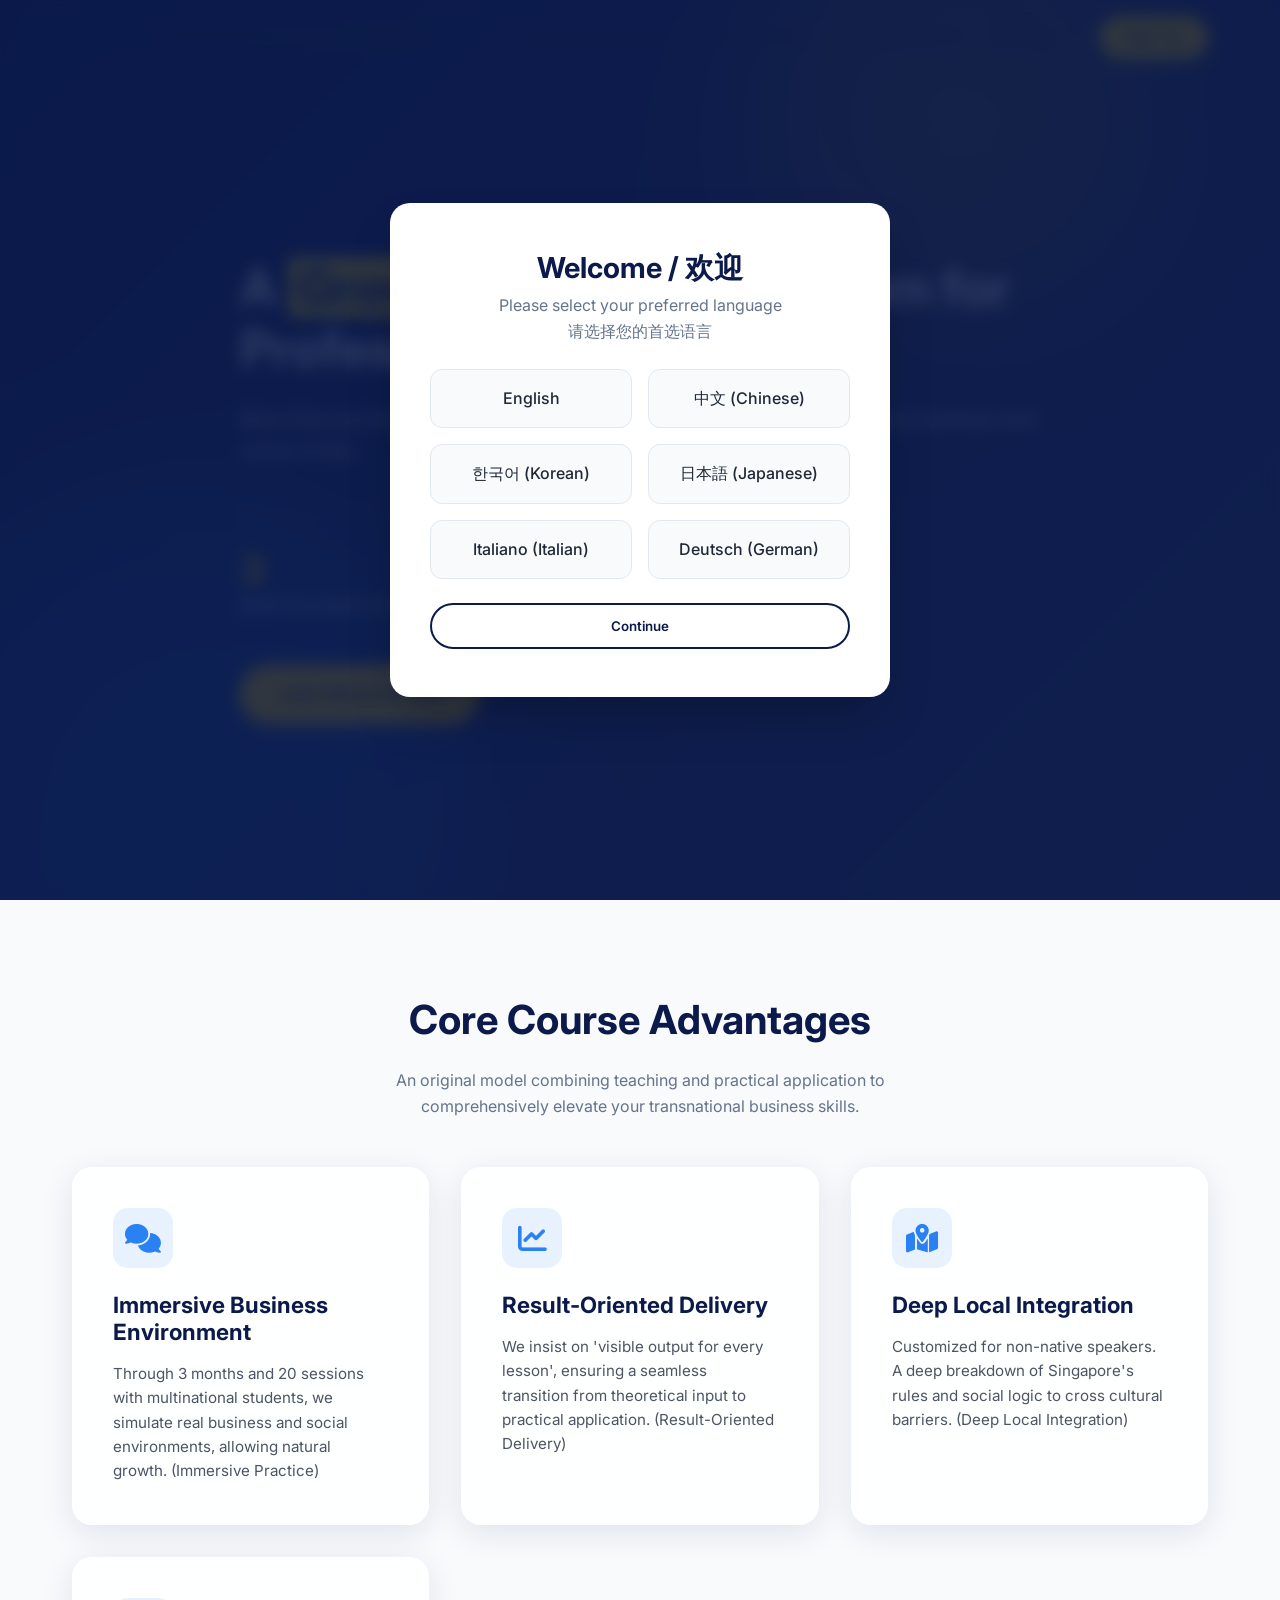
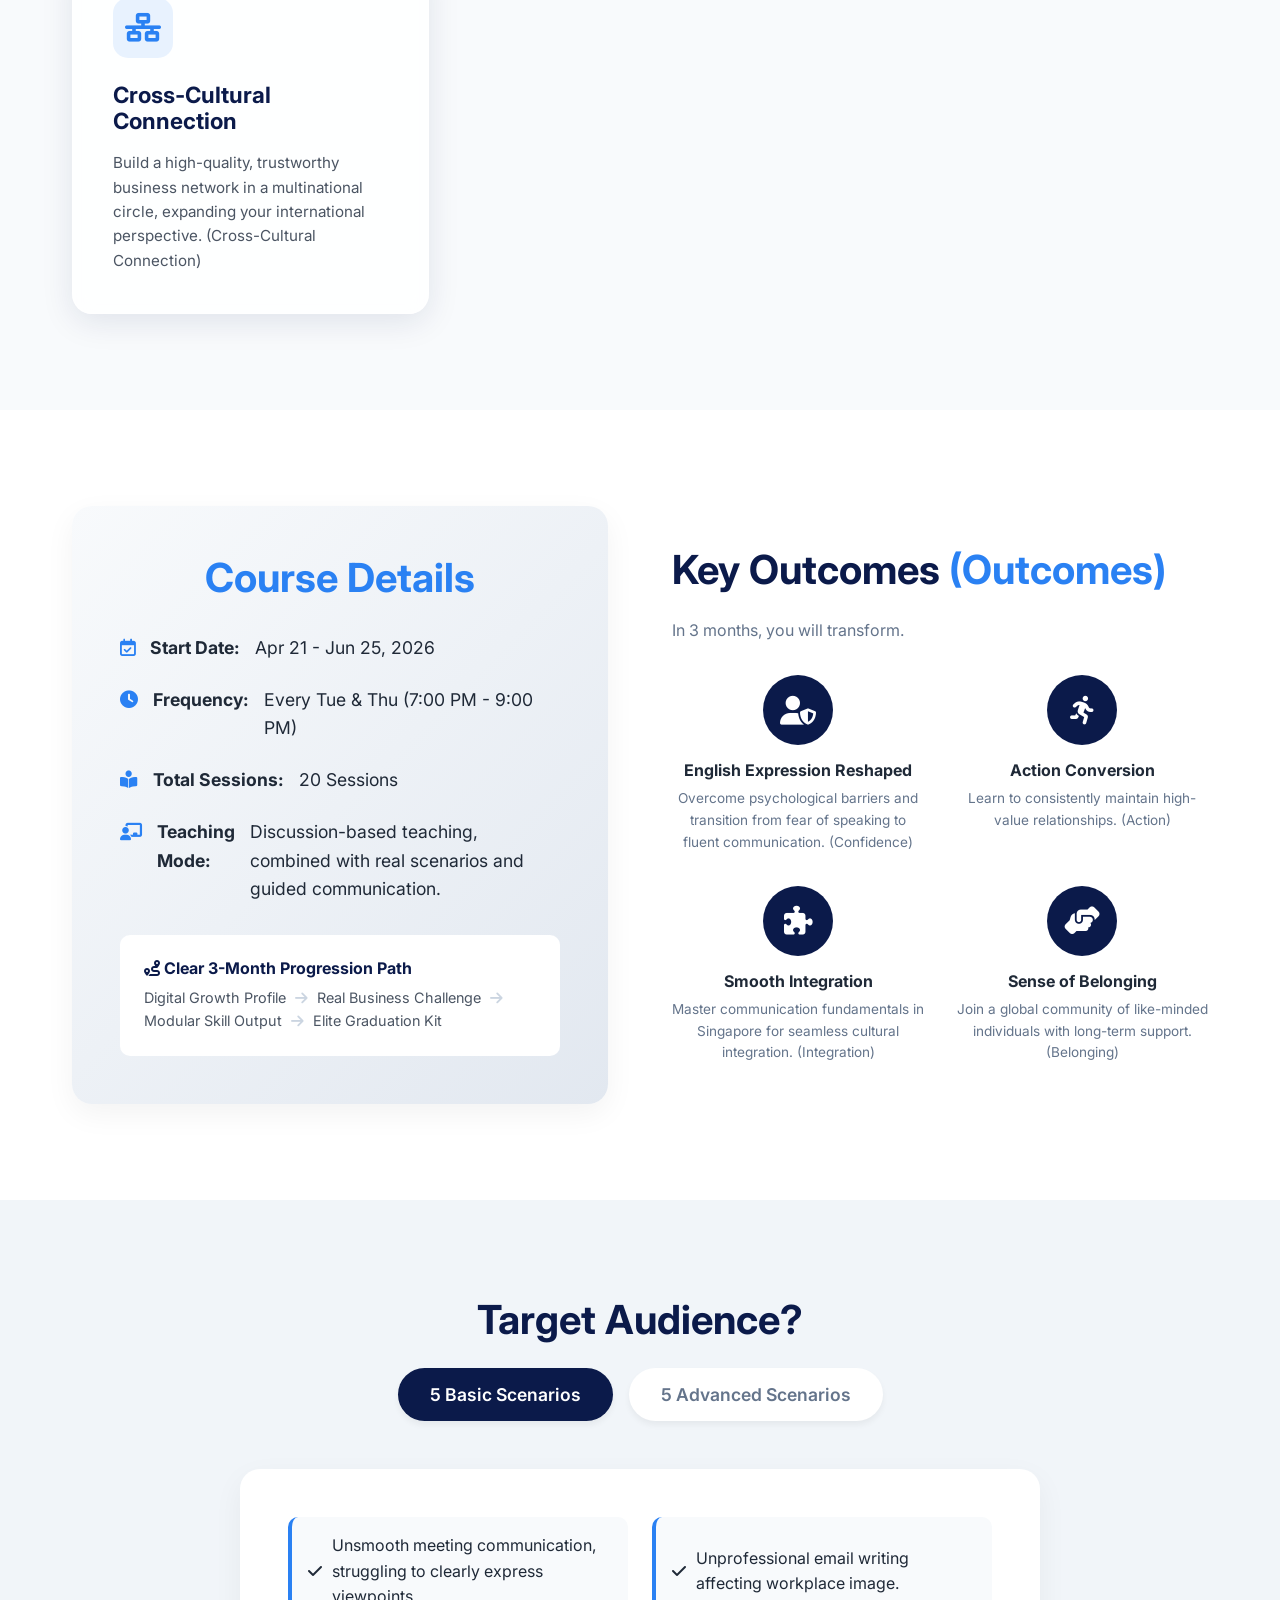
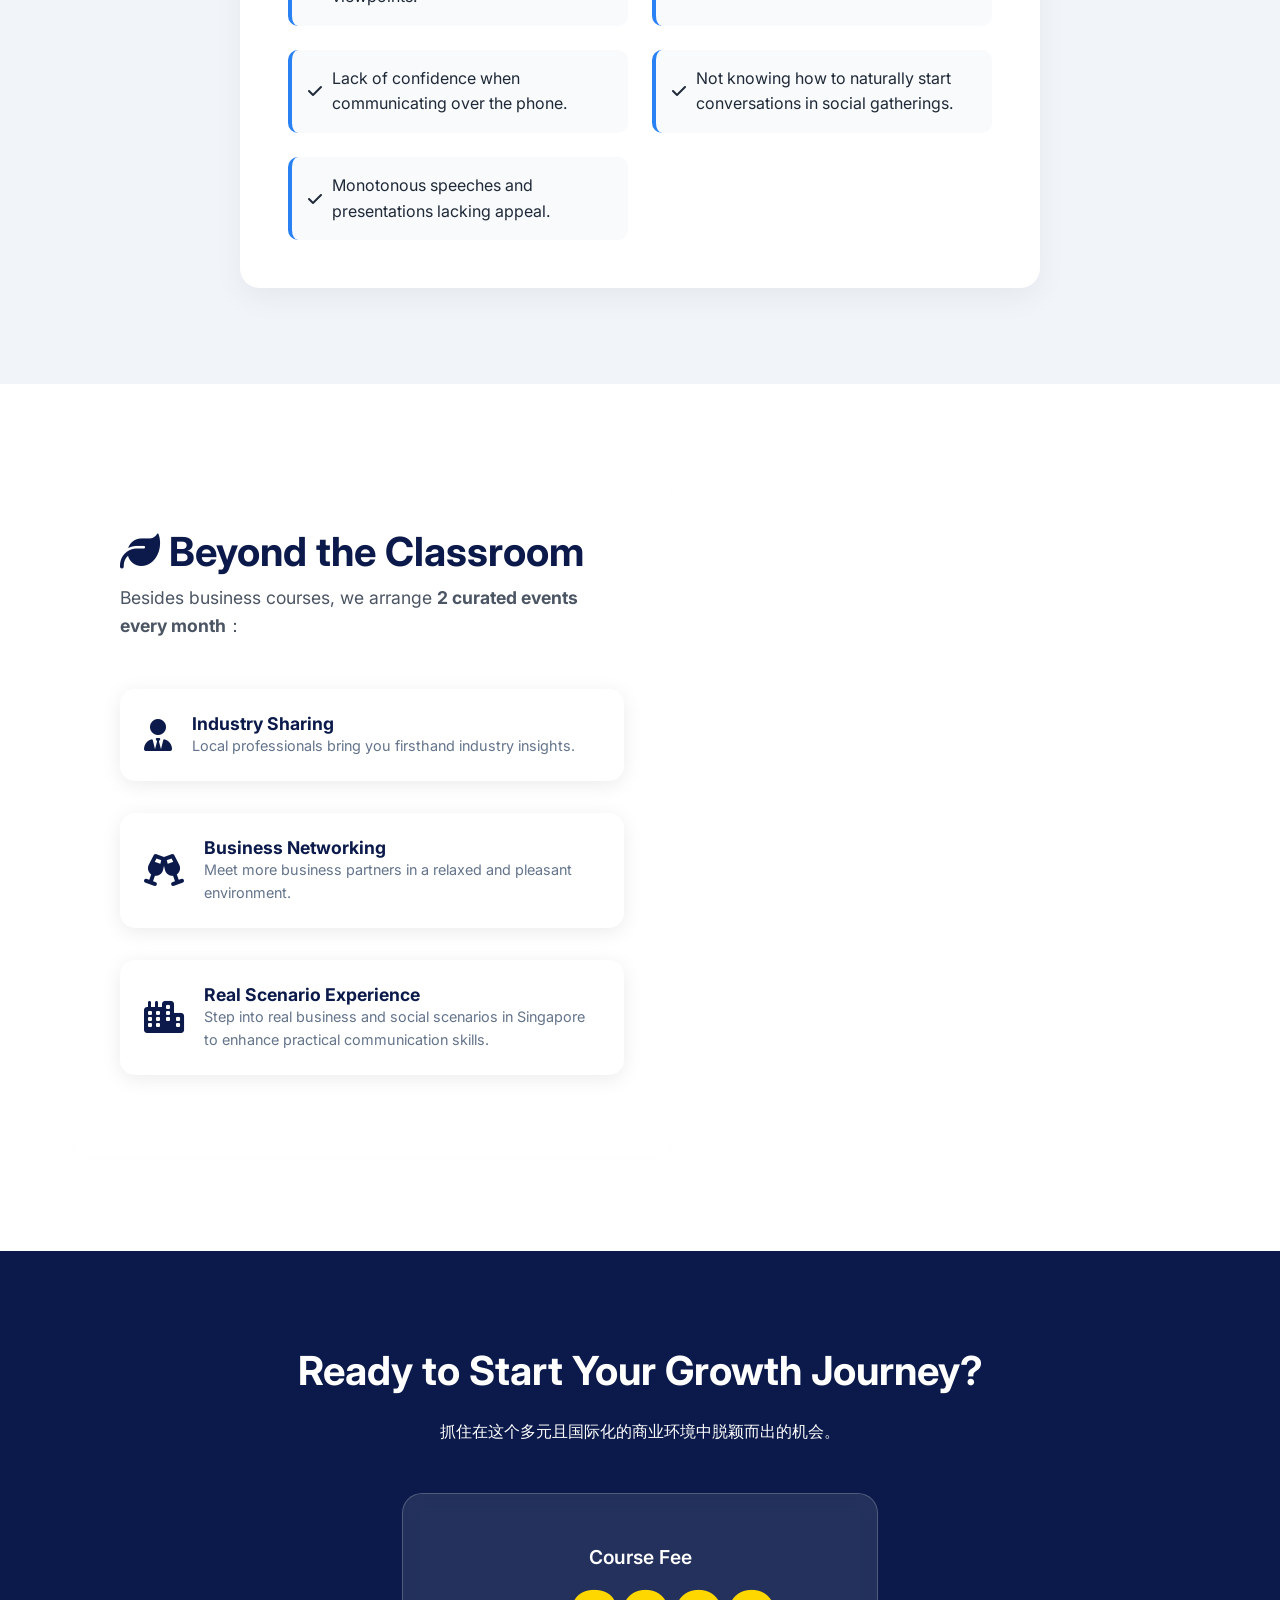
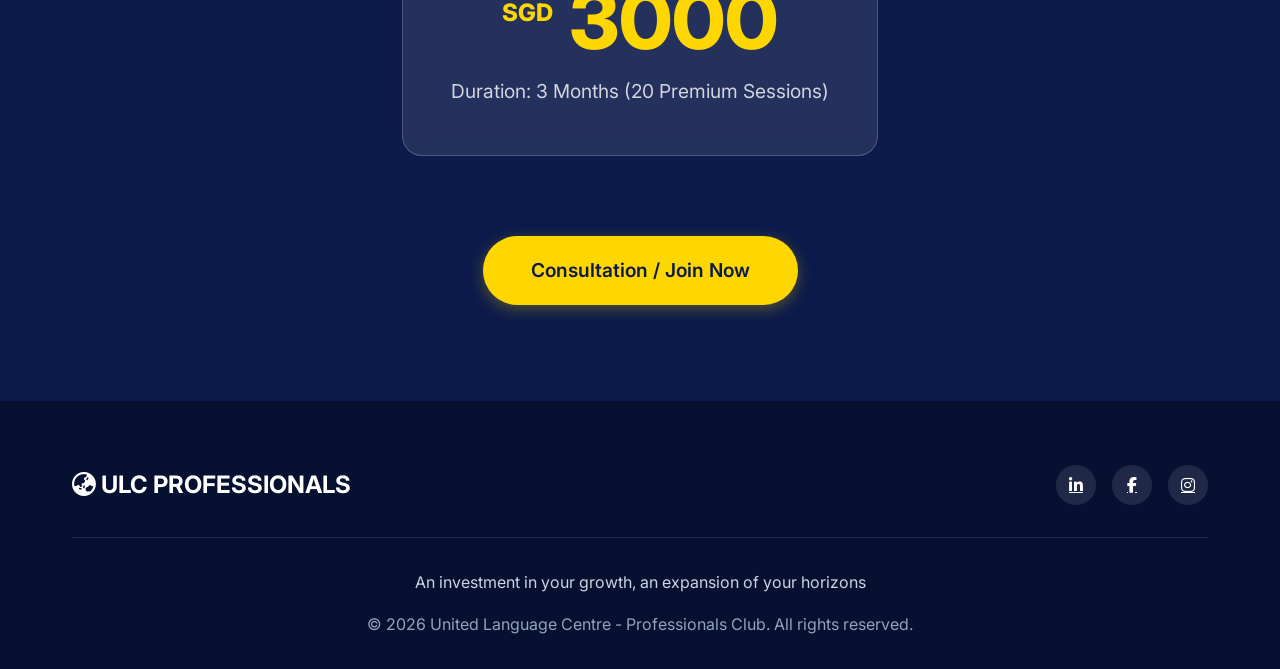
==== index.html @ 20acb9f7 "Add files via upload" ====
﻿<!DOCTYPE html>
<html lang="en">
<head>
    <meta charset="UTF-8">
    <meta name="viewport" content="width=device-width, initial-scale=1.0">
    <title>ULC Professionals Club | Growth for Professionals</title>
    <meta name="description" content="A growth-oriented course program designed for transnational professionals. It's an investment in your growth and an expansion of your horizons.">
    <!-- Google Fonts: Inter -->
    <link rel="preconnect" href="https://fonts.googleapis.com">
    <link rel="preconnect" href="https://fonts.gstatic.com" crossorigin>
    <link href="https://fonts.googleapis.com/css2?family=Inter:wght@300;400;500;600;700;800&display=swap" rel="stylesheet">
    <!-- Font Awesome for Icons -->
    <link rel="stylesheet" href="https://cdnjs.cloudflare.com/ajax/libs/font-awesome/6.4.0/css/all.min.css">
    <link rel="stylesheet" href="style.css">
</head>
<body>

    <!-- Language Selection Modal -->
    <div id="entryLangModal" class="entry-modal" style="display: none;">
        <div class="entry-modal-content">
            <h2 style="font-size: 1.8rem; margin-bottom: 0.5rem; color: var(--primary-color); text-align: center;">Welcome / 欢迎</h2>
            <p style="text-align: center; color: #64748b; margin-bottom: 1.5rem;">Please select your preferred language<br>请选择您的首选语言</p>
            <div class="entry-lang-grid">
                <a href="index.html" class="entry-lang-btn">English</a>
                <a href="index-zh.html" class="entry-lang-btn">中文 (Chinese)</a>
                <a href="index-ko.html" class="entry-lang-btn">한국어 (Korean)</a>
                <a href="index-ja.html" class="entry-lang-btn">日本語 (Japanese)</a>
                <a href="index-it.html" class="entry-lang-btn">Italiano (Italian)</a>
                <a href="index-de.html" class="entry-lang-btn">Deutsch (German)</a>
            </div>
            <button id="closeEntryModal" class="btn btn-outline" style="margin-top: 1.5rem; width: 100%; padding: 0.8rem;">Continue</button>
        </div>
    </div>
    <!-- Header Navigation -->
    <header id="header">
        <div class="container nav-container">
            <a href="#" class="logo">
                <i class="fa-solid fa-earth-asia"></i> ULC <span>PROFESSIONALS CLUB</span>
            </a>
            <ul class="nav-links" style="align-items: center;">
                <li><a href="#advantages">Core Advantages</a></li>
                <li><a href="#details">Course Details</a></li>
                <li><a href="#target">Target Audience</a></li>
                <li class="lang-selector-item">
                    <div class="lang-selector">
                        <button class="lang-btn"><i class="fa-solid fa-globe"></i> 中文 <i class="fa-solid fa-chevron-down" style="font-size: 0.8em; margin-left: 2px;"></i></button>
                        <div class="lang-dropdown">
                            <a href="index.html">English</a>
                            <a href="index-zh.html">中文 (Chinese)</a>
                            <a href="index-ko.html">한국어 (Korean)</a>
                            <a href="index-ja.html">日本語 (Japanese)</a>
                            <a href="index-it.html">Italiano (Italian)</a>
                            <a href="index-de.html">Deutsch (German)</a>
                        </div>
                    </div>
                </li>
                <li><a href="https://wa.me/6587327804" target="_blank" class="btn btn-primary" style="padding: 0.5rem 1.5rem">Sign Up</a></li>
            </ul>
        </div>
    </header>

    <!-- Hero Section -->
    <section class="hero">
        <div class="hero-shapes">
            <div class="shape shape-1"></div>
            <div class="shape shape-2"></div>
        </div>
        <div class="container">
            <div class="hero-content">
                <h1>A <span class="highlight-bg">Growth-Oriented</span> Program for Professionals</h1>
                <p style="font-size: 1.2rem; margin-top: 1.5rem; color: #e2e8f0;">More than just English learning, it's an opportunity to step into real Singapore business and social circles.</p>
                
                <div class="hero-stats">
                    <div class="stat-item">
                        <h4>3</h4>
                        <p>Months Duration</p>
                    </div>
                    <div class="stat-item">
                        <h4>20</h4>
                        <p>Premium Sessions</p>
                    </div>
                    <div class="stat-item">
                        <h4>100%</h4>
                        <p>Real Social Integration</p>
                    </div>
                </div>
                
                <div style="margin-top: 3rem;">
                    <a href="#pricing" class="btn btn-primary">Learn More & Pricing</a>
                </div>
            </div>
        </div>
    </section>

    <!-- Core Advantages -->
    <section id="advantages" class="advantages">
        <div class="container">
            <h2>Core Course Advantages</h2>
            <p style="text-align: center; color: #64748b; max-width: 600px; margin: 0 auto;">An original model combining teaching and practical application to comprehensively elevate your transnational business skills.</p>
            
            <div class="advantages-grid">
                <!-- Card 1 -->
                <div class="glass-card animate-on-scroll">
                    <div class="adv-icon"><i class="fa-solid fa-comments"></i></div>
                    <h3>Immersive Business Environment</h3>
                    <p>Through 3 months and 20 sessions with multinational students, we simulate real business and social environments, allowing natural growth. (Immersive Practice)</p>
                </div>
                <!-- Card 2 -->
                <div class="glass-card animate-on-scroll" style="animation-delay: 0.1s;">
                    <div class="adv-icon"><i class="fa-solid fa-chart-line"></i></div>
                    <h3>Result-Oriented Delivery</h3>
                    <p>We insist on 'visible output for every lesson', ensuring a seamless transition from theoretical input to practical application. (Result-Oriented Delivery)</p>
                </div>
                <!-- Card 3 -->
                <div class="glass-card animate-on-scroll" style="animation-delay: 0.2s;">
                    <div class="adv-icon"><i class="fa-solid fa-map-location-dot"></i></div>
                    <h3>Deep Local Integration</h3>
                    <p>Customized for non-native speakers. A deep breakdown of Singapore's rules and social logic to cross cultural barriers. (Deep Local Integration)</p>
                </div>
                <!-- Card 4 -->
                <div class="glass-card animate-on-scroll" style="animation-delay: 0.3s;">
                    <div class="adv-icon"><i class="fa-solid fa-network-wired"></i></div>
                    <h3>Cross-Cultural Connection</h3>
                    <p>Build a high-quality, trustworthy business network in a multinational circle, expanding your international perspective. (Cross-Cultural Connection)</p>
                </div>
            </div>
        </div>
    </section>

    <!-- Details & Outcomes -->
    <section id="details" class="details-outcomes">
        <div class="container split-container">
            <div class="details-box animate-on-scroll">
                <h2><span>Course Details</span></h2>
                <ul class="details-list">
                    <li><i class="fa-regular fa-calendar-check"></i> <strong>Start Date:</strong> Apr 21 - Jun 25, 2026</li>
                    <li><i class="fa-solid fa-clock"></i> <strong>Frequency:</strong> Every Tue & Thu (7:00 PM - 9:00 PM)</li>
                    <li><i class="fa-solid fa-book-open-reader"></i> <strong>Total Sessions:</strong> 20 Sessions</li>
                    <li><i class="fa-solid fa-chalkboard-user"></i> <strong>Teaching Mode:</strong> Discussion-based teaching, combined with real scenarios and guided communication.</li>
                </ul>
                <div style="margin-top: 2rem; padding: 1.5rem; background: white; border-radius: 10px;">
                    <h4 style="color: var(--primary-color); margin-bottom: 0.5rem;"><i class="fa-solid fa-route"></i> Clear 3-Month Progression Path</h4>
                    <p style="font-size: 0.9rem; color: #4b5563;">Digital Growth Profile <i class="fa-solid fa-arrow-right" style="margin:0 5px; color:#cbd5e1;"></i> Real Business Challenge <i class="fa-solid fa-arrow-right" style="margin:0 5px; color:#cbd5e1;"></i> Modular Skill Output <i class="fa-solid fa-arrow-right" style="margin:0 5px; color:#cbd5e1;"></i> Elite Graduation Kit</p>
                </div>
            </div>
            
            <div class="outcomes-content animate-on-scroll">
                <h2 style="text-align: left;">Key Outcomes <span>(Outcomes)</span></h2>
                <p style="margin-bottom: 2rem; color: #64748b;">In 3 months, you will transform.</p>
                
                <div class="outcomes-grid">
                    <div class="outcome-item">
                        <div class="outcome-icon"><i class="fa-solid fa-user-shield"></i></div>
                        <h4>English Expression Reshaped</h4>
                        <p style="font-size: 0.85rem; color:#64748b; margin-top: 0.5rem;">Overcome psychological barriers and transition from fear of speaking to fluent communication. (Confidence)</p>
                    </div>
                    <div class="outcome-item">
                        <div class="outcome-icon"><i class="fa-solid fa-person-running"></i></div>
                        <h4>Action Conversion</h4>
                        <p style="font-size: 0.85rem; color:#64748b; margin-top: 0.5rem;">Learn to consistently maintain high-value relationships. (Action)</p>
                    </div>
                    <div class="outcome-item">
                        <div class="outcome-icon"><i class="fa-solid fa-puzzle-piece"></i></div>
                        <h4>Smooth Integration</h4>
                        <p style="font-size: 0.85rem; color:#64748b; margin-top: 0.5rem;">Master communication fundamentals in Singapore for seamless cultural integration. (Integration)</p>
                    </div>
                    <div class="outcome-item">
                        <div class="outcome-icon"><i class="fa-solid fa-handshake-angle"></i></div>
                        <h4>Sense of Belonging</h4>
                        <p style="font-size: 0.85rem; color:#64748b; margin-top: 0.5rem;">Join a global community of like-minded individuals with long-term support. (Belonging)</p>
                    </div>
                </div>
            </div>
        </div>
    </section>

    <!-- Scenarios -->
    <section id="target" class="scenarios">
        <div class="container animate-on-scroll">
            <h2>Target Audience?</h2>
            
            <div class="scenario-tabs">
                <button class="tab-btn active" onclick="openTab(event, 'basic')">5 Basic Scenarios</button>
                <button class="tab-btn" onclick="openTab(event, 'advanced')">5 Advanced Scenarios</button>
            </div>
            
            <div id="basic" class="tab-content active">
                <div class="scenario-list">
                    <ul>
                        <li><i class="fa-solid fa-check text-blue"></i> Unsmooth meeting communication, struggling to clearly express viewpoints.</li>
                        <li><i class="fa-solid fa-check text-blue"></i> Unprofessional email writing affecting workplace image.</li>
                        <li><i class="fa-solid fa-check text-blue"></i> Lack of confidence when communicating over the phone.</li>
                        <li><i class="fa-solid fa-check text-blue"></i> Not knowing how to naturally start conversations in social gatherings.</li>
                        <li><i class="fa-solid fa-check text-blue"></i> Monotonous speeches and presentations lacking appeal.</li>
                    </ul>
                </div>
            </div>
            
            <div id="advanced" class="tab-content">
                <div class="scenario-list">
                    <ul>
                        <li><i class="fa-solid fa-check" style="color:var(--secondary-color)"></i> Easy to have communication errors in cross-cultural exchanges.</li>
                        <li><i class="fa-solid fa-check" style="color:var(--secondary-color)"></i> Lack of expressive power and persuasiveness in business negotiations.</li>
                        <li><i class="fa-solid fa-check" style="color:var(--secondary-color)"></i> Communication and collaboration in teamwork scenarios need improvement.</li>
                        <li><i class="fa-solid fa-check" style="color:var(--secondary-color)"></i> Weak brand storytelling and value communication skills.</li>
                        <li><i class="fa-solid fa-check" style="color:var(--secondary-color)"></i> Inaccurate or inappropriate responses in formal business settings.</li>
                    </ul>
                </div>
            </div>
        </div>
    </section>

    <!-- Beyond Classroom -->
    <section class="beyond">
        <div class="container animate-on-scroll">
            <div style="max-width: 600px; background: rgba(255,255,255,0.85); backdrop-filter: blur(10px); padding: 3rem; border-radius: 20px;">
                <h2 style="color: var(--primary-color); margin-bottom: 0.5rem;"><i class="fa-solid fa-leaf"></i> Beyond the Classroom</h2>
                <p style="color: #4b5563; font-size: 1.1rem;">Besides business courses, we arrange <strong>2 curated events every month</strong>：</p>
                
                <div class="beyond-features">
                    <div class="beyond-feature">
                        <i class="fa-solid fa-user-tie bf-icon"></i>
                        <div>
                            <h4 style="font-size: 1.1rem; color: var(--primary-color);">Industry Sharing</h4>
                            <p style="font-size: 0.9rem; color: #64748b;">Local professionals bring you firsthand industry insights.</p>
                        </div>
                    </div>
                    <div class="beyond-feature">
                        <i class="fa-solid fa-glass-cheers bf-icon"></i>
                        <div>
                            <h4 style="font-size: 1.1rem; color: var(--primary-color);">Business Networking</h4>
                            <p style="font-size: 0.9rem; color: #64748b;">Meet more business partners in a relaxed and pleasant environment.</p>
                        </div>
                    </div>
                    <div class="beyond-feature">
                        <i class="fa-solid fa-city bf-icon"></i>
                        <div>
                            <h4 style="font-size: 1.1rem; color: var(--primary-color);">Real Scenario Experience</h4>
                            <p style="font-size: 0.9rem; color: #64748b;">Step into real business and social scenarios in Singapore to enhance practical communication skills.</p>
                        </div>
                    </div>
                </div>
            </div>
        </div>
    </section>

    <!-- Pricing & CTA -->
    <section id="pricing" class="pricing-cta">
        <div class="container animate-on-scroll">
            <h2>Ready to Start Your Growth Journey?</h2>
            <p>抓住在这个多元且国际化的商业环境中脱颖而出的机会。</p>
            
            <div class="price-box">
                <p style="font-size: 1.2rem; font-weight: 600; margin-bottom: 0.5rem;">Course Fee</p>
                <div class="price"><span class="currency">SGD</span> 3000</div>
                <div class="duration">Duration: 3 Months (20 Premium Sessions)</div>
            </div>
            
            <div style="margin-top: 2rem;">
                <a href="https://wa.me/6587327804" target="_blank" class="btn btn-primary" style="font-size: 1.2rem; padding: 1.2rem 3rem;">Consultation / Join Now</a>
            </div>
        </div>
    </section>

    <!-- Footer -->
    <footer>
        <div class="container">
            <div class="footer-content">
                <div class="footer-logo">
                    <i class="fa-solid fa-earth-asia"></i> ULC PROFESSIONALS
                </div>
                <div class="social-links">
                    <a href="#"><i class="fa-brands fa-linkedin-in"></i></a>
                    <a href="#"><i class="fa-brands fa-facebook-f"></i></a>
                    <a href="#"><i class="fa-brands fa-instagram"></i></a>
                </div>
            </div>
            <p style="margin-bottom: 1rem; color: #cbd5e1;">An investment in your growth, an expansion of your horizons</p>
            <p>&copy; 2026 United Language Centre - Professionals Club. All rights reserved.</p>
        </div>
    </footer>

    <script src="script.js"></script>
</body>
</html>
---- style.css ----
:root {
  --primary-color: #0b1a4a; /* Royal Blue from poster */
  --secondary-color: #ffd700; /* Gold/Yellow from poster */
  --accent-blue: #2a81f3; /* Lighter vivid blue */
  --text-dark: #1f2937;
  --text-light: #f3f4f6;
  --bg-color: #f8fafc;
  --glass-bg: rgba(255, 255, 255, 0.85);
  --glass-border: rgba(255, 255, 255, 0.3);
  --glass-shadow: 0 8px 32px 0 rgba(11, 26, 74, 0.1);
  --transition: all 0.3s cubic-bezier(0.4, 0, 0.2, 1);
}

* {
  margin: 0;
  padding: 0;
  box-sizing: border-box;
  font-family: 'Inter', -apple-system, BlinkMacSystemFont, 'Segoe UI', Roboto, Helvetica, Arial, sans-serif;
}

body {
  background-color: var(--bg-color);
  color: var(--text-dark);
  line-height: 1.6;
  overflow-x: hidden;
}

/* Typography */
h1, h2, h3, h4 {
  font-weight: 700;
  line-height: 1.2;
}

h2 {
  font-size: 2.5rem;
  color: var(--primary-color);
  margin-bottom: 1.5rem;
  text-align: center;
}

h2 span {
  color: var(--accent-blue);
}

/* Utilities */
.container {
  max-width: 1200px;
  margin: 0 auto;
  padding: 0 2rem;
}

.btn {
  display: inline-block;
  padding: 1rem 2.5rem;
  border-radius: 50px;
  font-weight: 600;
  text-decoration: none;
  transition: var(--transition);
  cursor: pointer;
  border: none;
}

.btn-primary {
  background: var(--secondary-color);
  color: var(--primary-color);
  box-shadow: 0 4px 15px rgba(255, 215, 0, 0.3);
}

.btn-primary:hover {
  transform: translateY(-2px);
  box-shadow: 0 6px 20px rgba(255, 215, 0, 0.5);
  background: #ffea55;
}

.btn-outline {
  background: transparent;
  color: var(--primary-color);
  border: 2px solid var(--primary-color);
}

.btn-outline:hover {
  background: var(--primary-color);
  color: white;
}

.glass-card {
  background: var(--glass-bg);
  backdrop-filter: blur(10px);
  -webkit-backdrop-filter: blur(10px);
  border: 1px solid var(--glass-border);
  box-shadow: var(--glass-shadow);
  border-radius: 20px;
  padding: 2.5rem;
  transition: var(--transition);
}

.glass-card:hover {
  transform: translateY(-5px);
  box-shadow: 0 12px 40px 0 rgba(11, 26, 74, 0.15);
}

/* Header & Nav */
header {
  position: fixed;
  top: 0;
  width: 100%;
  z-index: 1000;
  transition: var(--transition);
  padding: 1rem 0;
}

header.scrolled {
  background: rgba(255, 255, 255, 0.95);
  backdrop-filter: blur(10px);
  box-shadow: 0 2px 10px rgba(0,0,0,0.05);
  padding: 0.5rem 0;
}

.nav-container {
  display: flex;
  justify-content: space-between;
  align-items: center;
}

.logo {
  display: flex;
  align-items: center;
  gap: 10px;
  font-size: 1.5rem;
  font-weight: 800;
  color: var(--primary-color);
  text-decoration: none;
}

.logo span {
  font-weight: 400;
  color: var(--text-dark);
}

.nav-links {
  display: flex;
  gap: 2rem;
  list-style: none;
}

.nav-links a {
  text-decoration: none;
  color: var(--text-dark);
  font-weight: 500;
  transition: var(--transition);
}

.nav-links a:hover {
  color: var(--accent-blue);
}

/* Language Selector */
.lang-selector {
  position: relative;
  display: inline-block;
}

.lang-btn {
  background: none;
  border: none;
  color: var(--text-dark);
  font-weight: 500;
  font-size: 1rem;
  cursor: pointer;
  display: flex;
  align-items: center;
  gap: 5px;
  transition: var(--transition);
}

.lang-btn:hover {
  color: var(--accent-blue);
}

.lang-dropdown {
  position: absolute;
  top: 150%;
  left: 50%;
  transform: translateX(-50%) translateY(10px);
  background: white;
  min-width: 120px;
  box-shadow: 0 10px 25px rgba(0,0,0,0.1);
  border-radius: 10px;
  opacity: 0;
  visibility: hidden;
  transition: var(--transition);
  z-index: 1000;
  display: flex;
  flex-direction: column;
  overflow: hidden;
}

.lang-selector:hover .lang-dropdown {
  opacity: 1;
  visibility: visible;
  transform: translateX(-50%) translateY(0);
}

.lang-dropdown a {
  padding: 10px 15px;
  color: var(--text-dark);
  text-decoration: none;
  font-size: 0.95rem;
  text-align: center;
  transition: var(--transition);
}

.lang-dropdown a:hover {
  background: var(--bg-color);
  color: var(--accent-blue);
}

/* Hero Section */
.hero {
  position: relative;
  min-height: 100vh;
  display: flex;
  align-items: center;
  padding-top: 80px;
  background: linear-gradient(135deg, var(--primary-color) 0%, rgba(11,26,74,0.85) 100%), url('./assets/hero_business.png') center/cover;
  color: white;
  overflow: hidden;
}

.hero-shapes {
  position: absolute;
  width: 100%;
  height: 100%;
  top: 0;
  left: 0;
  z-index: 0;
  overflow: hidden;
}

.shape {
  position: absolute;
  background: var(--secondary-color);
  border-radius: 50%;
  filter: blur(80px);
  opacity: 0.2;
}

.shape-1 { top: -10%; right: 10%; width: 400px; height: 400px; }
.shape-2 { bottom: -20%; left: -10%; width: 600px; height: 600px; background: var(--accent-blue); opacity: 0.3; }

.hero .container {
  position: relative;
  z-index: 1;
}

.hero-content {
  max-width: 800px;
  animation: fadeUp 1s ease-out;
}

@keyframes fadeUp {
  from { opacity: 0; transform: translateY(30px); }
  to { opacity: 1; transform: translateY(0); }
}

.hero h1 {
  font-size: 3.2rem;
  margin-bottom: 1rem;
  line-height: 1.2;
}

.hero .subtitle {
  font-size: 1.5rem;
  margin-bottom: 2rem;
  color: rgba(255,255,255,0.9);
  font-weight: 300;
}

.highlight-bg {
  background: var(--secondary-color);
  color: var(--primary-color);
  padding: 0 10px;
  border-radius: 4px;
  display: inline-block;
  white-space: nowrap;
}

.hero-stats {
  display: flex;
  gap: 3rem;
  margin-top: 3rem;
  border-top: 1px solid rgba(255,255,255,0.2);
  padding-top: 2rem;
}

.stat-item h4 {
  font-size: 2.5rem;
  color: var(--secondary-color);
}

.stat-item p {
  font-size: 0.9rem;
  text-transform: uppercase;
  letter-spacing: 1px;
}

/* Core Advantages Section */
.advantages {
  padding: 6rem 0;
  position: relative;
}

.advantages-grid {
  display: grid;
  grid-template-columns: repeat(auto-fit, minmax(280px, 1fr));
  gap: 2rem;
  margin-top: 3rem;
}

.adv-icon {
  width: 60px;
  height: 60px;
  background: rgba(42, 129, 243, 0.1);
  border-radius: 15px;
  display: flex;
  align-items: center;
  justify-content: center;
  font-size: 1.8rem;
  color: var(--accent-blue);
  margin-bottom: 1.5rem;
}

.glass-card h3 {
  font-size: 1.4rem;
  margin-bottom: 1rem;
  color: var(--primary-color);
}

.glass-card p {
  color: #4b5563;
  font-size: 0.95rem;
}

/* Split Section (Details & Outcomes) */
.details-outcomes {
  padding: 6rem 0;
  background: white;
}

.split-container {
  display: grid;
  grid-template-columns: 1fr 1fr;
  gap: 4rem;
  align-items: center; /* Changed from align-items: stretch to align-items: center */
}

.details-box {
  background: linear-gradient(135deg, #f8fafc 0%, #e2e8f0 100%);
  padding: 3rem;
  border-radius: 20px;
  box-shadow: 0 10px 30px rgba(0,0,0,0.05); /* Added inset-like feel */
}

.details-list {
  list-style: none;
  margin-top: 2rem;
}

.details-list li {
  margin-bottom: 1.5rem;
  display: flex;
  align-items: flex-start;
  gap: 15px;
  font-size: 1.1rem;
}

.details-list li i {
  color: var(--accent-blue);
  margin-top: 5px;
}

.outcomes-grid {
  display: grid;
  grid-template-columns: 1fr 1fr;
  gap: 2rem;
}

.outcome-item {
  text-align: center;
}

.outcome-icon {
  width: 70px;
  height: 70px;
  margin: 0 auto 1rem;
  background: var(--primary-color);
  color: white;
  border-radius: 50%;
  display: flex;
  align-items: center;
  justify-content: center;
  font-size: 1.8rem;
  transition: var(--transition);
}

.outcome-item:hover .outcome-icon {
  transform: scale(1.1);
  background: var(--secondary-color);
  color: var(--primary-color);
}

/* Target Audience / Scenarios */
.scenarios {
  padding: 6rem 0;
  background: #f1f5f9;
}

.scenario-tabs {
  display: flex;
  justify-content: center;
  gap: 1rem;
  margin-bottom: 3rem;
}

.tab-btn {
  padding: 1rem 2rem;
  font-size: 1.1rem;
  background: white;
  border: none;
  border-radius: 50px;
  cursor: pointer;
  font-weight: 600;
  color: #64748b;
  box-shadow: 0 4px 6px rgba(0,0,0,0.05);
  transition: var(--transition);
}

.tab-btn.active {
  background: var(--primary-color);
  color: white;
}

.tab-content {
  display: none;
  animation: fadeIn 0.5s ease;
}

.tab-content.active {
  display: block;
}

@keyframes fadeIn {
  from { opacity: 0; }
  to { opacity: 1; }
}

.scenario-list {
  background: white;
  padding: 3rem;
  border-radius: 20px;
  box-shadow: 0 10px 30px rgba(0,0,0,0.05);
  max-width: 800px;
  margin: 0 auto;
}

.scenario-list ul {
  list-style: none;
  display: grid;
  grid-template-columns: 1fr 1fr;
  gap: 1.5rem;
}
@media (max-width: 768px) {
    .scenario-list ul {
        grid-template-columns: 1fr;
    }
}


.scenario-list li {
  display: flex;
  align-items: center;
  gap: 10px;
  padding: 1rem;
  background: #f8fafc;
  border-radius: 10px;
  border-left: 4px solid var(--accent-blue);
}

.tab-content[id="advanced"] .scenario-list li {
  border-left-color: var(--secondary-color);
}


/* Beyond Classroom */
.beyond {
  padding: 6rem 0;
  background: linear-gradient(to right, rgba(255,255,255,0.9), rgba(255,255,255,0.9)), url('./assets/networking_event.png') center/cover fixed;
}

.beyond h2 { text-align: left; }

.beyond-features {
  margin-top: 3rem;
}

.beyond-feature {
  display: flex;
  align-items: center;
  gap: 20px;
  margin-bottom: 2rem;
  background: white;
  padding: 1.5rem;
  border-radius: 15px;
  box-shadow: 0 4px 20px rgba(0,0,0,0.08);
  transition: var(--transition);
}

.beyond-feature:hover {
  transform: translateX(10px);
}

.bf-icon {
  font-size: 2rem;
  color: var(--primary-color);
}

/* Pricing & CTA */
.pricing-cta {
  padding: 6rem 0;
  background: var(--primary-color);
  color: white;
  text-align: center;
}

.pricing-cta h2 {
  color: white;
}

.price-box {
  margin: 3rem auto;
  background: rgba(255,255,255,0.1);
  backdrop-filter: blur(10px);
  border: 1px solid rgba(255,255,255,0.2);
  padding: 3rem;
  border-radius: 20px;
  display: inline-block;
}

.price {
  font-size: 5rem;
  font-weight: 800;
  color: var(--secondary-color);
  line-height: 1;
}

.currency {
  font-size: 1.5rem;
  vertical-align: super;
}

.duration {
  font-size: 1.2rem;
  margin-top: 1rem;
  color: rgba(255,255,255,0.8);
}

/* Footer */
footer {
  background: #061132;
  color: #94a3b8;
  padding: 4rem 0 2rem;
  text-align: center;
}

.footer-content {
  display: flex;
  justify-content: space-between;
  align-items: center;
  border-bottom: 1px solid rgba(255,255,255,0.1);
  padding-bottom: 2rem;
  margin-bottom: 2rem;
}
@media (max-width: 768px) {
    .footer-content {
        flex-direction: column;
        gap: 2rem;
    }
}

.footer-logo {
  font-size: 1.5rem;
  font-weight: bold;
  color: white;
}

.social-links {
  display: flex;
  gap: 1rem;
}

.social-links a {
  color: white;
  background: rgba(255,255,255,0.1);
  width: 40px;
  height: 40px;
  display: flex;
  align-items: center;
  justify-content: center;
  border-radius: 50%;
  transition: var(--transition);
}

.social-links a:hover {
  background: var(--accent-blue);
}

/* Animations */
.animate-on-scroll {
  opacity: 0;
  transform: translateY(30px);
  transition: 0.8s ease-out;
}

.animate-on-scroll.is-visible {
  opacity: 1;
  transform: translateY(0);
}

/* Responsive */
@media (max-width: 992px) {
  .hero h1 { font-size: 3rem; }
  .split-container { grid-template-columns: 1fr; }
}

@media (max-width: 768px) {
  .hero-stats { flex-direction: column; gap: 1.5rem; }
  .nav-links { display: none; } /* Simplified for demo, normally add hamburger */
}

/* Entry Language Modal */
.entry-modal {
  position: fixed;
  top: 0;
  left: 0;
  width: 100%;
  height: 100%;
  background: rgba(11, 26, 74, 0.85);
  backdrop-filter: blur(8px);
  -webkit-backdrop-filter: blur(8px);
  z-index: 9999;
  display: flex; /* overridden by inline style if hidden */
  align-items: center;
  justify-content: center;
}

.entry-modal-content {
  background: white;
  padding: 3rem 2.5rem;
  border-radius: 20px;
  width: 90%;
  max-width: 500px;
  box-shadow: 0 25px 50px -12px rgba(0, 0, 0, 0.25);
  animation: modalScaleIn 0.4s cubic-bezier(0.16, 1, 0.3, 1);
}

@keyframes modalScaleIn {
  from { opacity: 0; transform: scale(0.95) translateY(10px); }
  to { opacity: 1; transform: scale(1) translateY(0); }
}

.entry-lang-grid {
  display: grid;
  grid-template-columns: 1fr 1fr;
  gap: 1rem;
}

.entry-lang-btn {
  display: flex;
  align-items: center;
  justify-content: center;
  padding: 1rem;
  background: #f8fafc;
  color: var(--text-dark);
  text-decoration: none;
  border-radius: 12px;
  border: 1px solid #e2e8f0;
  font-weight: 500;
  transition: var(--transition);
  text-align: center;
}

.entry-lang-btn:hover {
  background: rgba(42, 129, 243, 0.05);
  border-color: var(--accent-blue);
  color: var(--accent-blue);
  transform: translateY(-2px);
}

@media (max-width: 480px) {
  .entry-lang-grid {
    grid-template-columns: 1fr;
  }
}
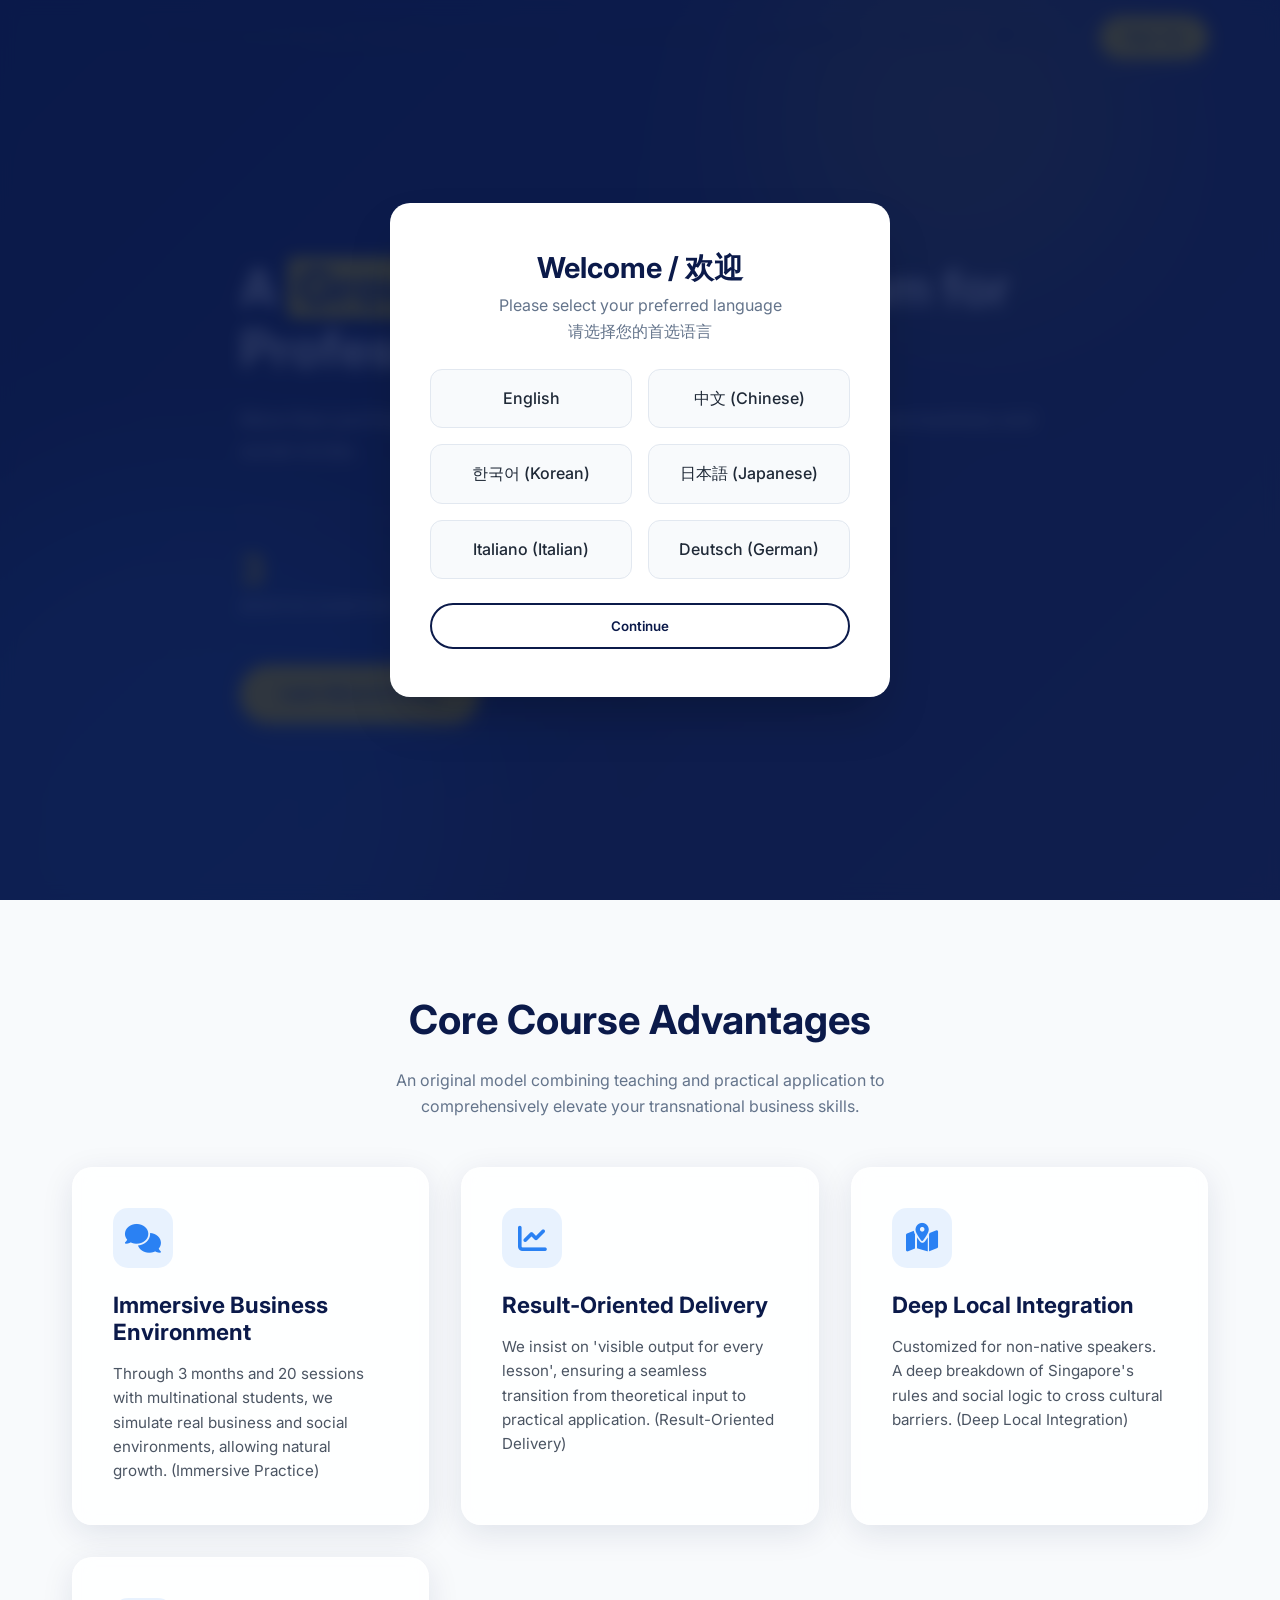
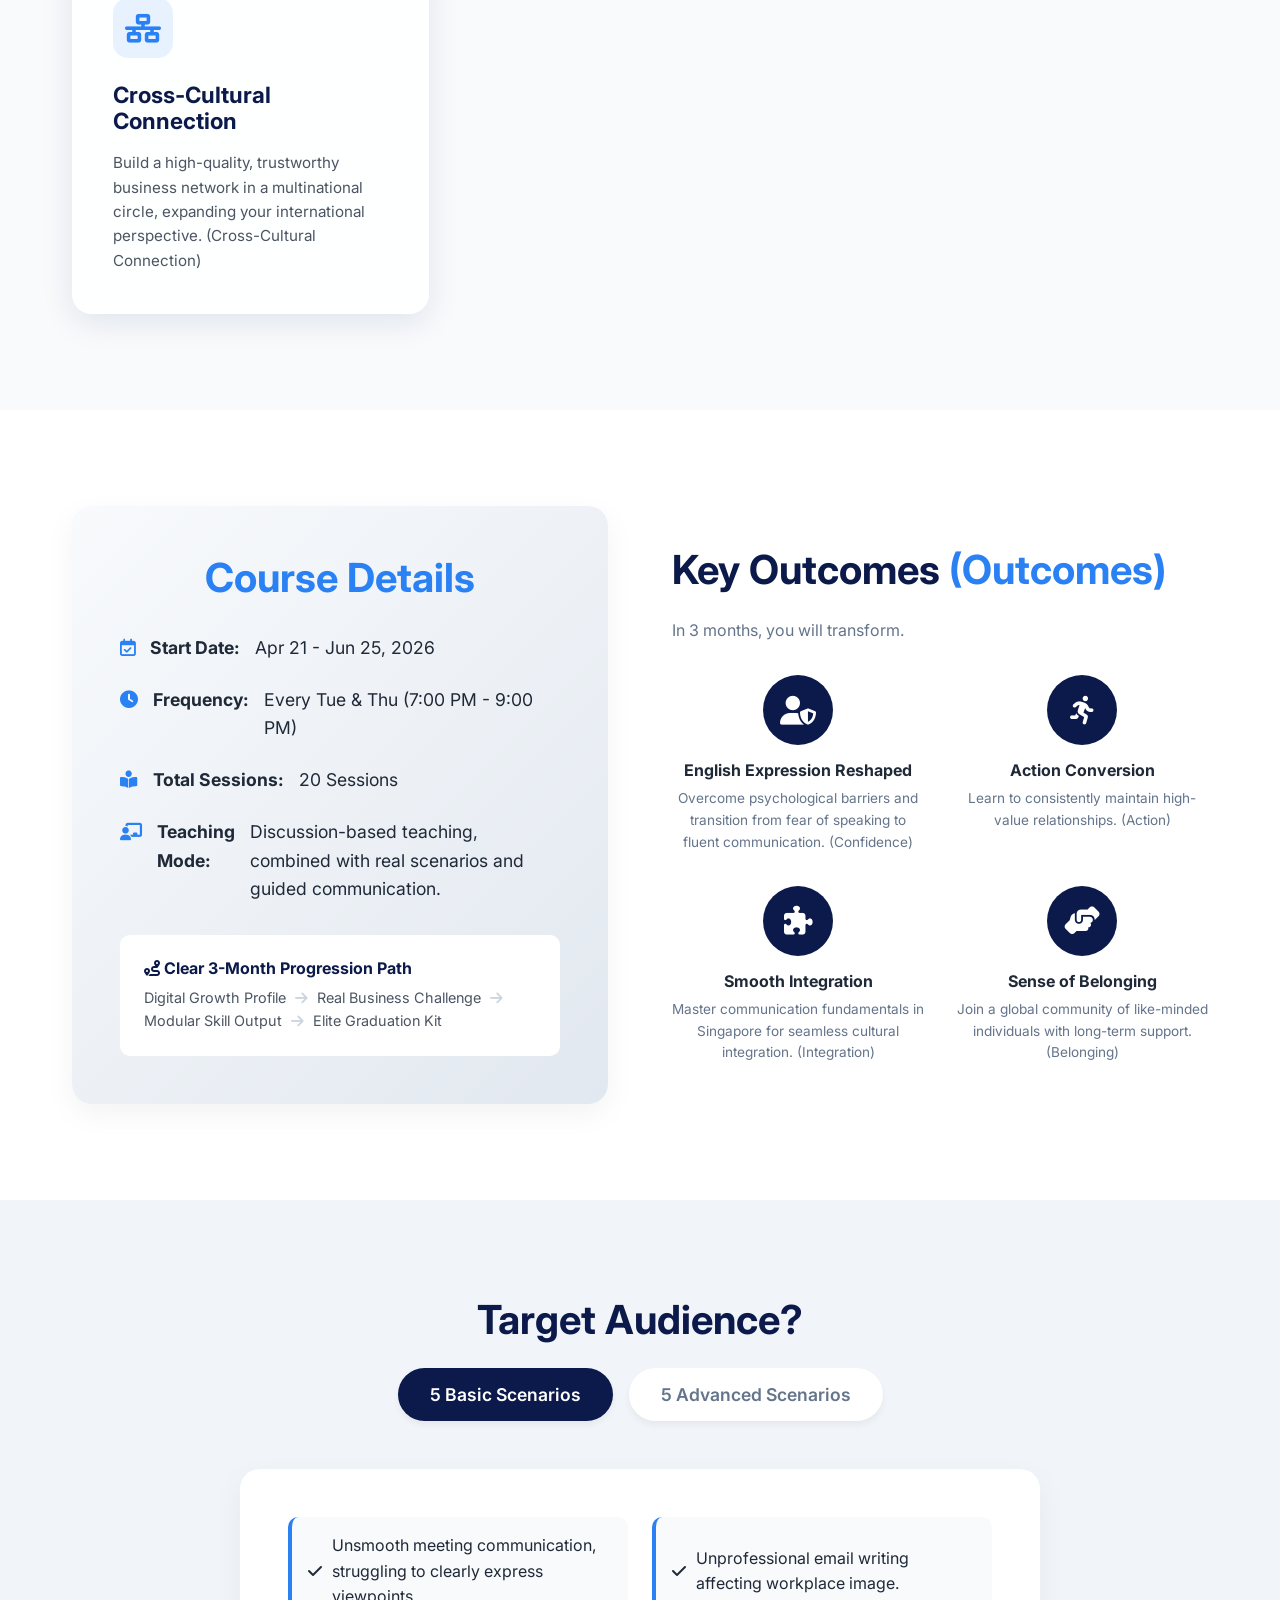
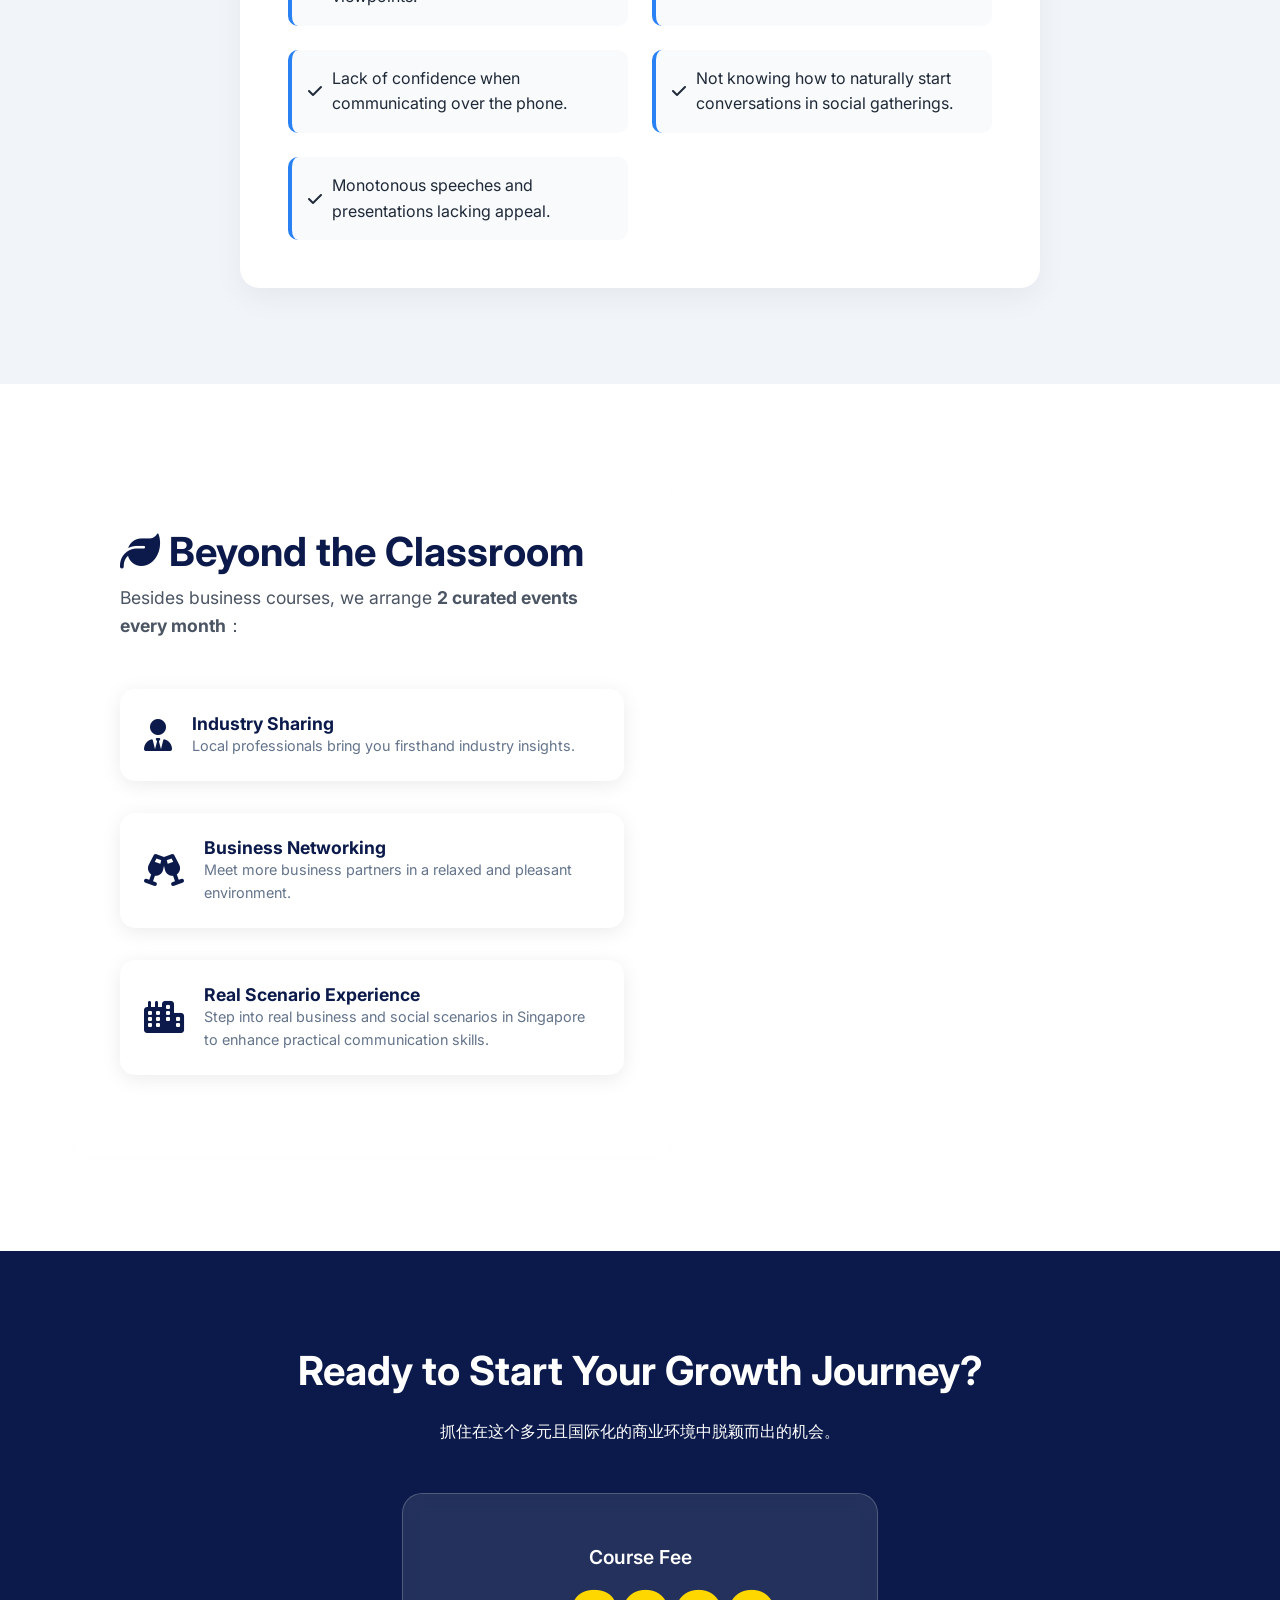
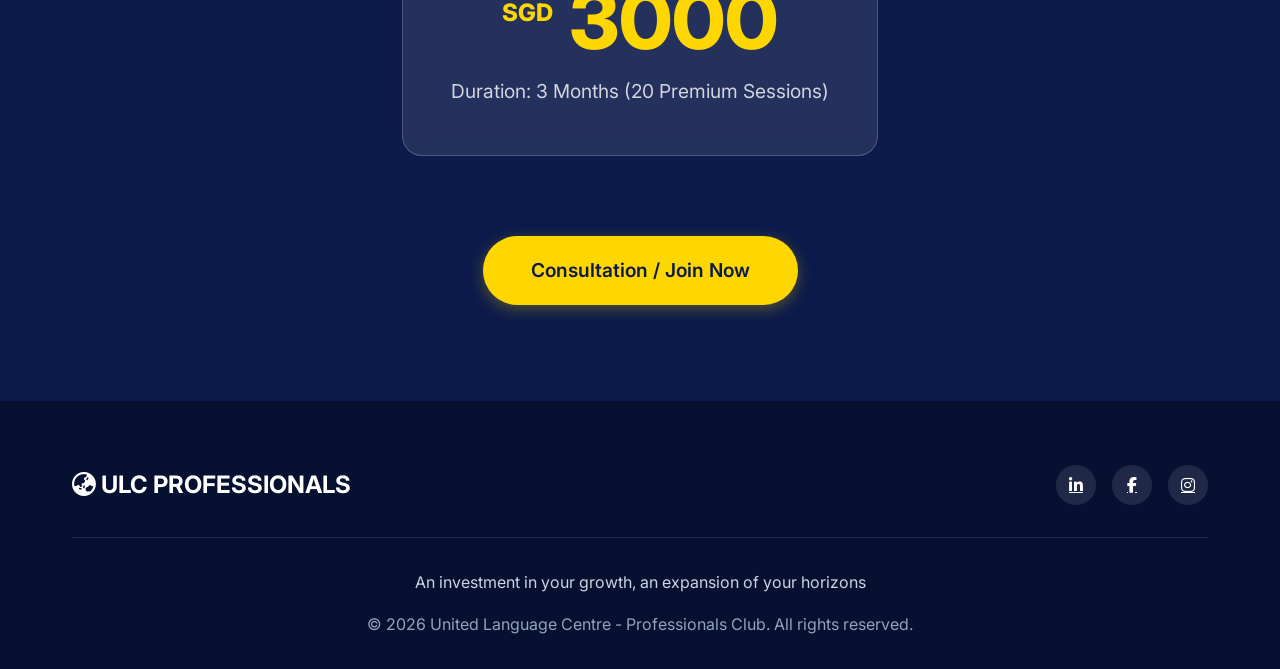
==== commit 64bd6b15: "Add files via upload" ====
--- a/index.html
+++ b/index.html
@@ -41,6 +41,8 @@
                 <li><a href="#advantages">Core Advantages</a></li>
                 <li><a href="#details">Course Details</a></li>
                 <li><a href="#target">Target Audience</a></li>
+                <li class="zh-only-nav"><a href="about-zh.html">关于我们</a></li>
+                <li class="non-zh-nav"><a href="about.html">About Us</a></li>
                 <li class="lang-selector-item">
                     <div class="lang-selector">
                         <button class="lang-btn"><i class="fa-solid fa-globe"></i> 中文 <i class="fa-solid fa-chevron-down" style="font-size: 0.8em; margin-left: 2px;"></i></button>
--- a/style.css
+++ b/style.css
@@ -152,6 +152,14 @@
 
 .nav-links a:hover {
   color: var(--accent-blue);
+}
+
+html:not([lang="zh-SG"]) .zh-only-nav {
+  display: none !important;
+}
+
+html[lang="zh-SG"] .non-zh-nav {
+  display: none !important;
 }
 
 /* Language Selector */
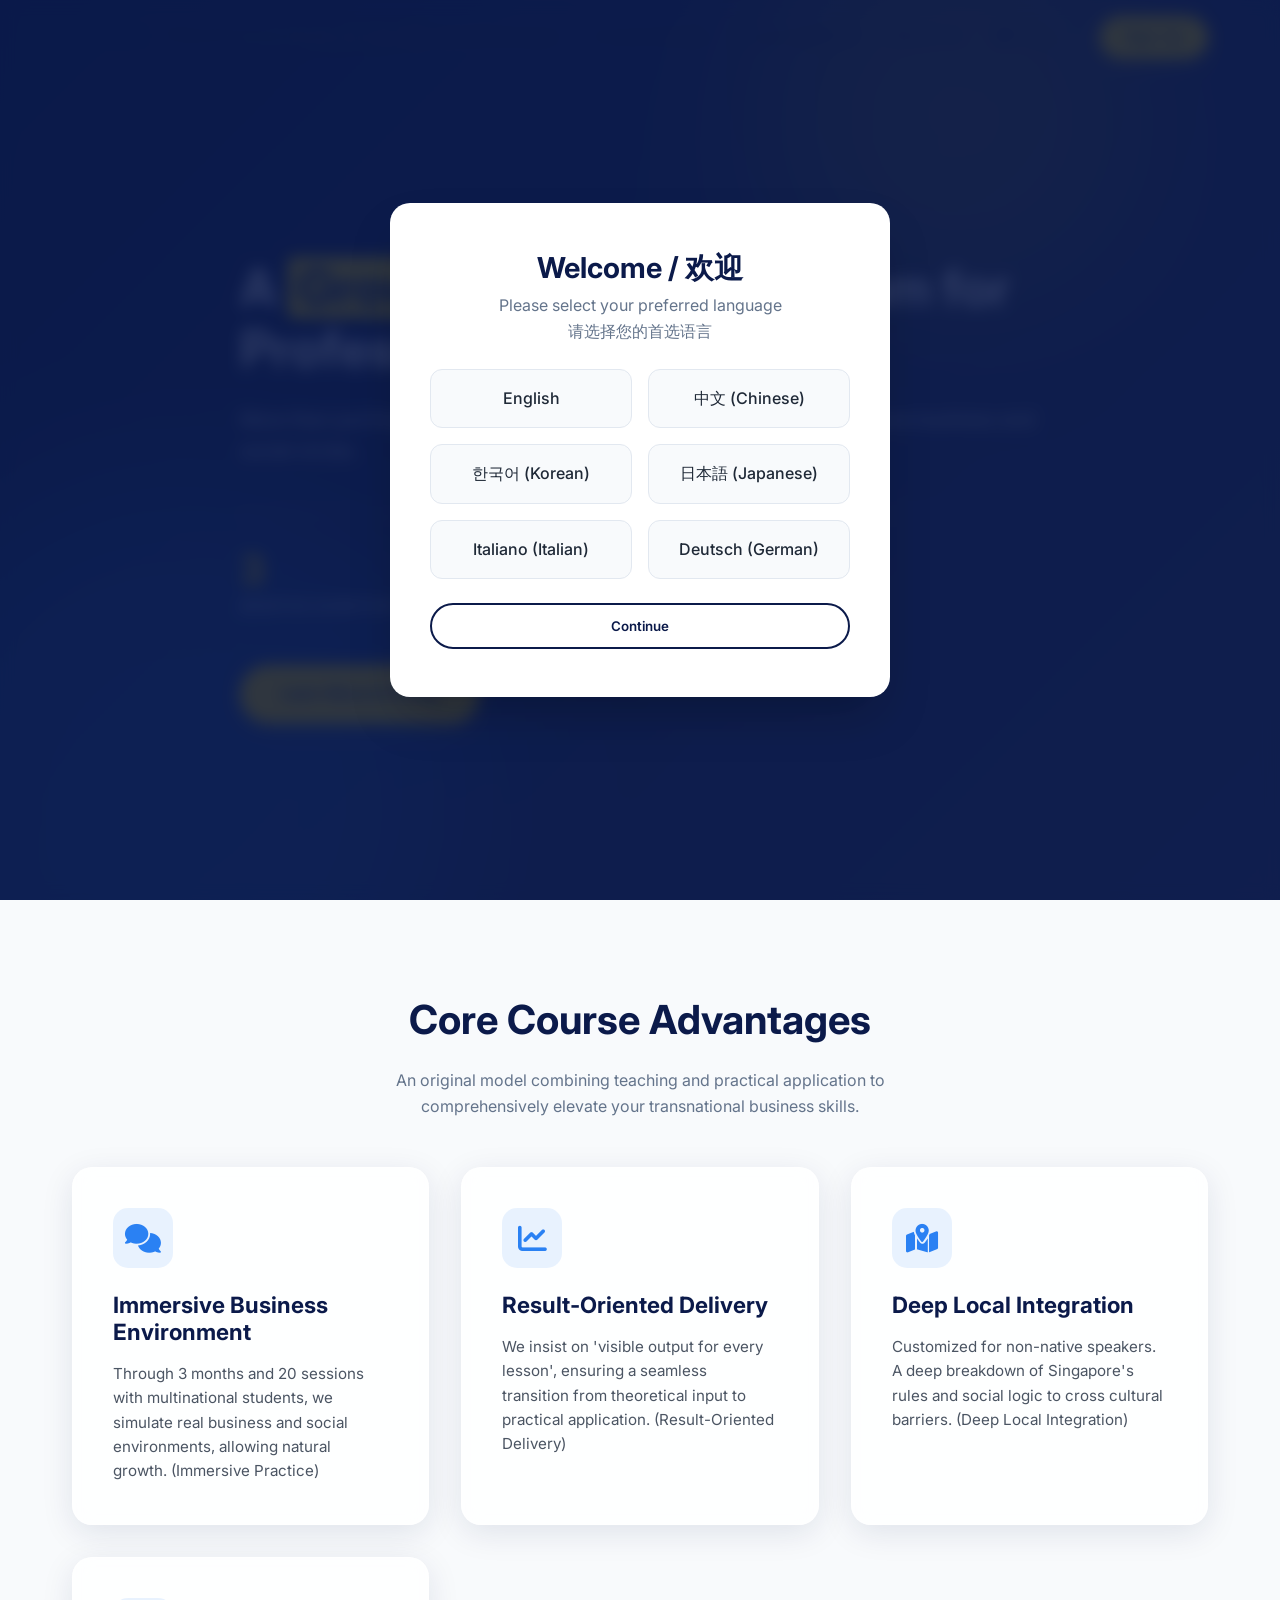
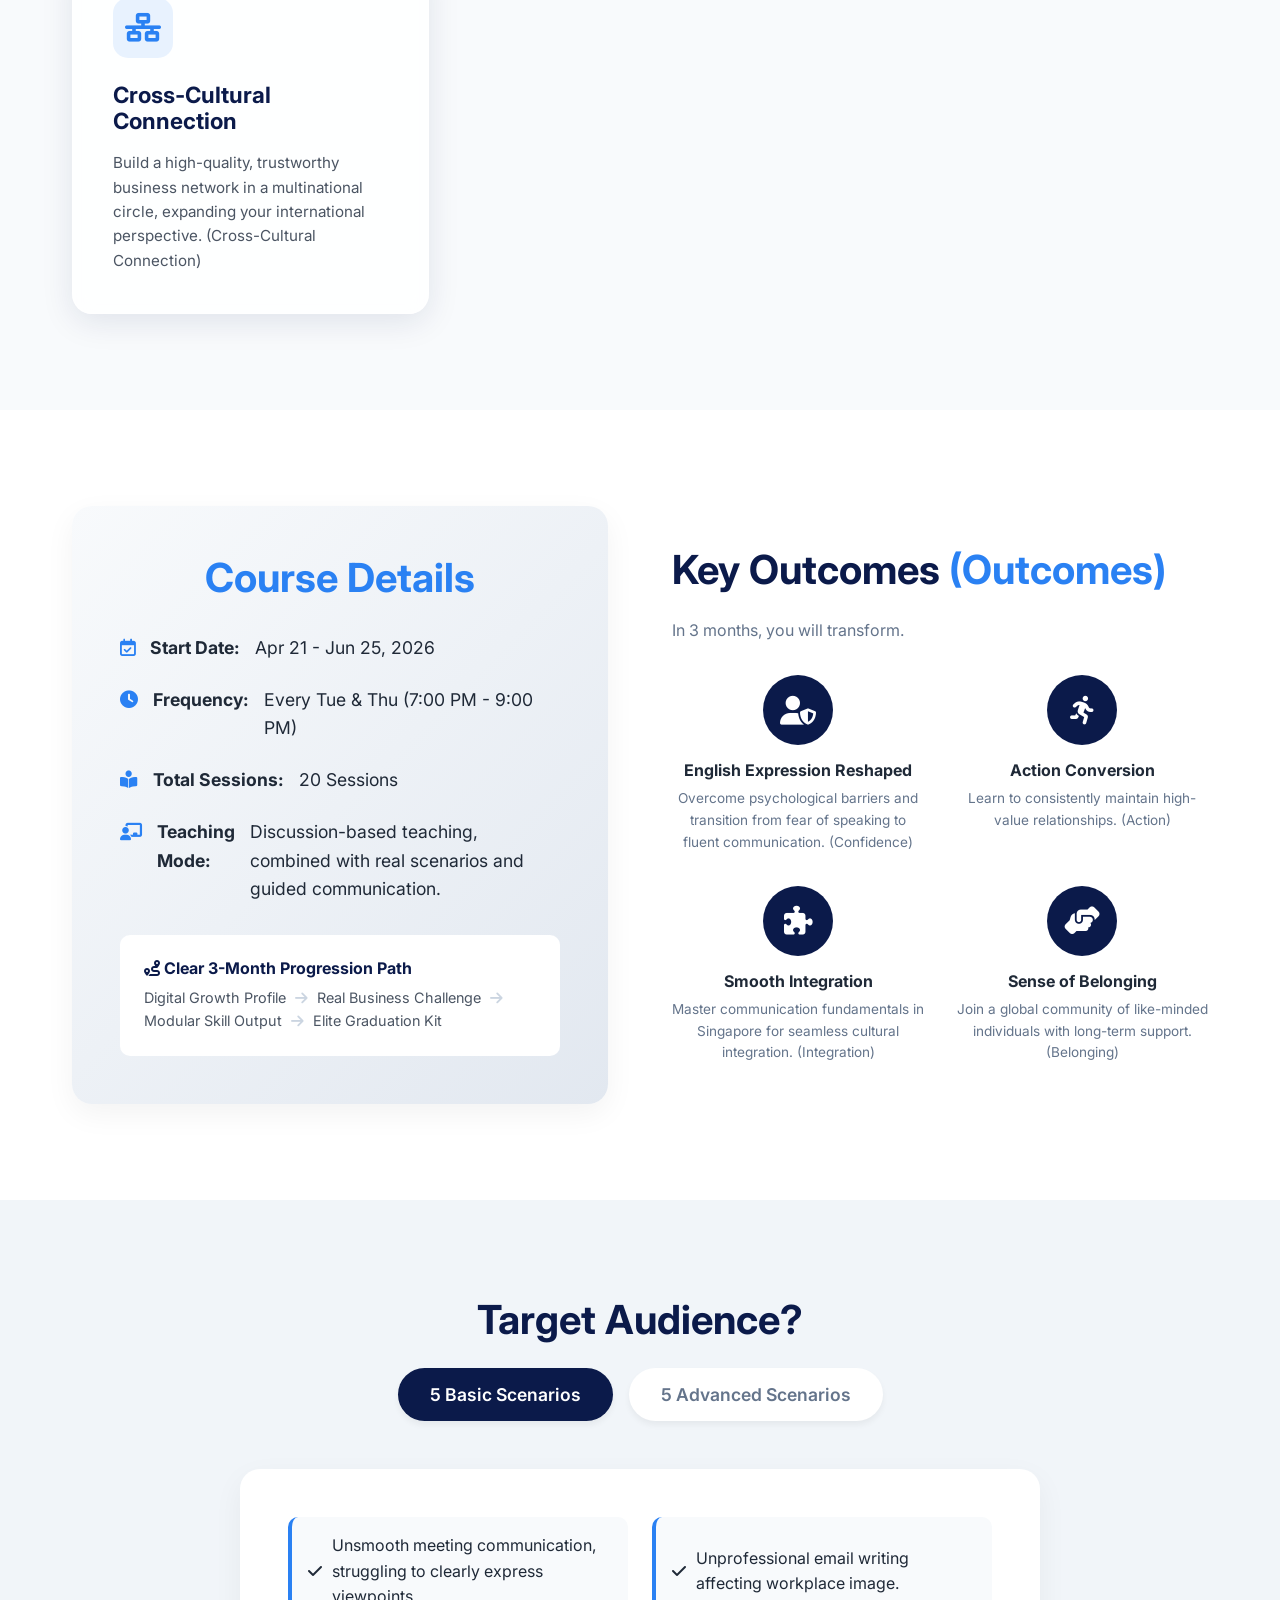
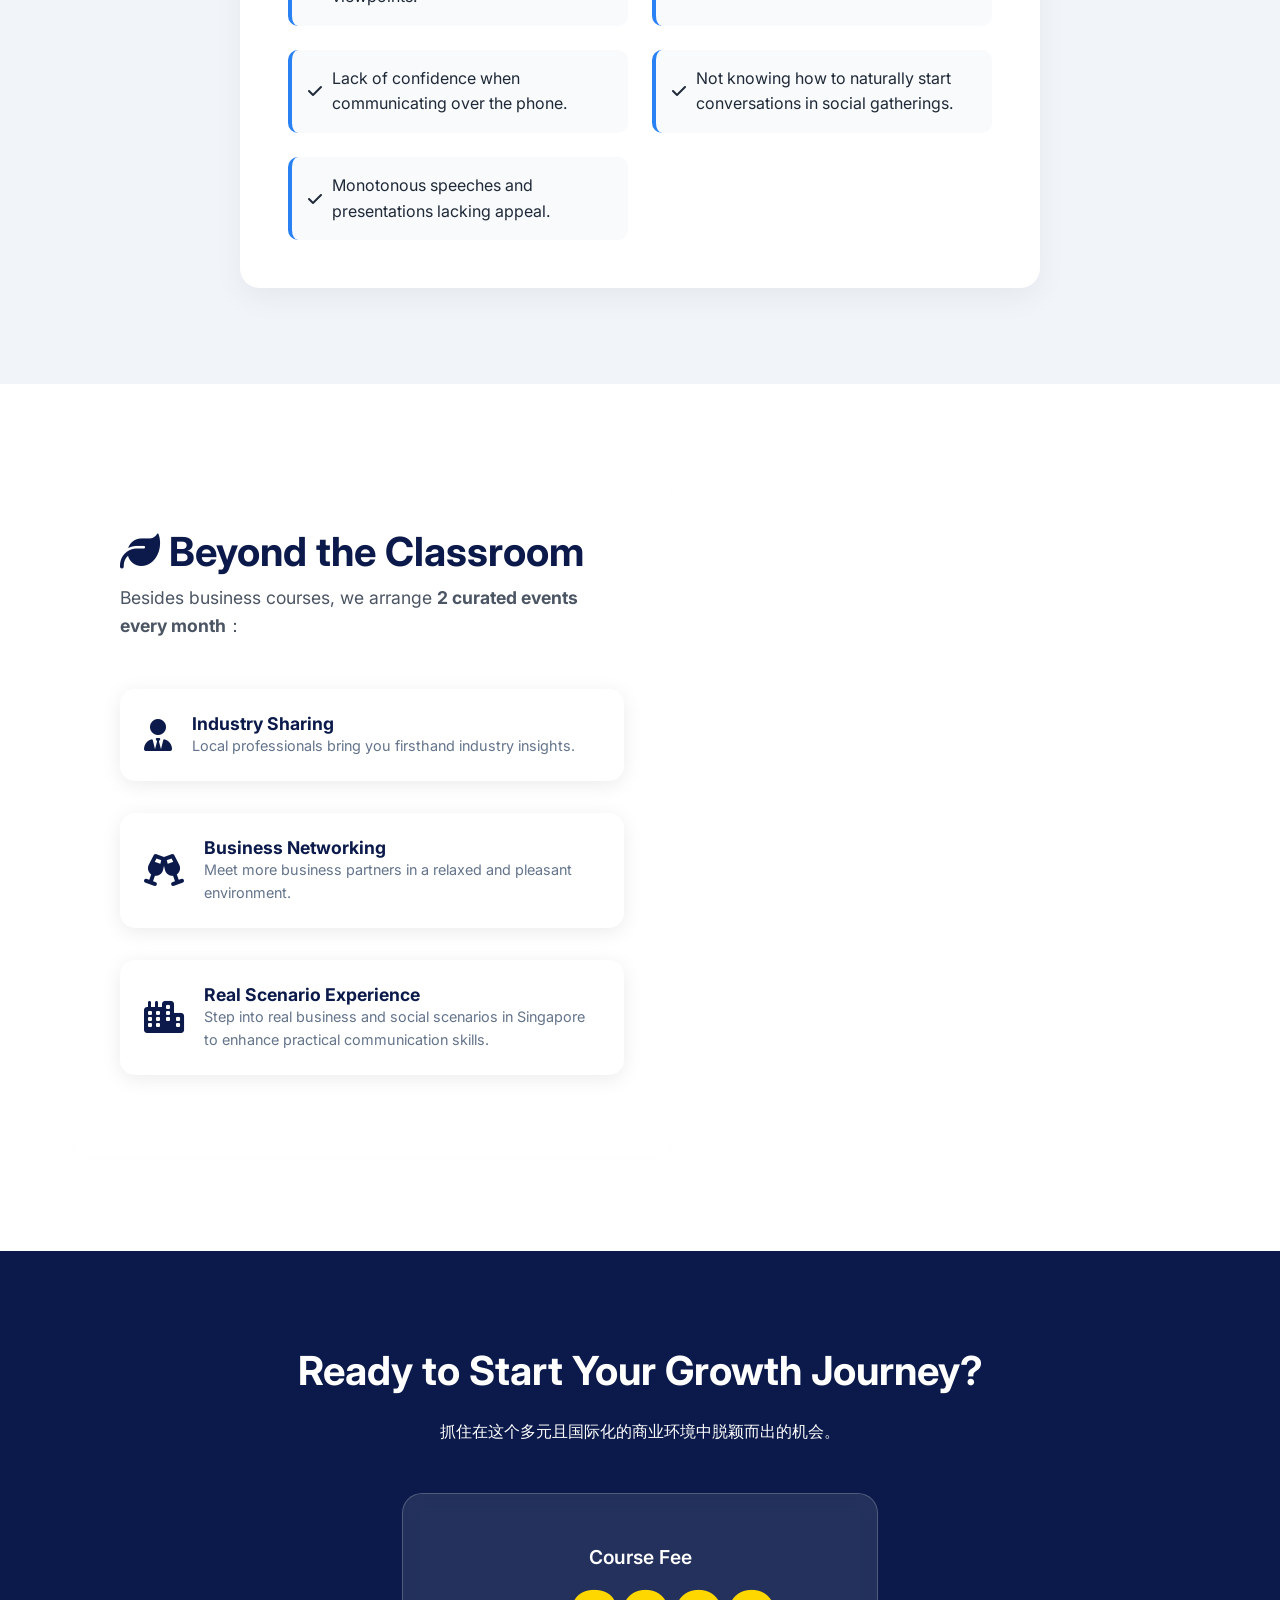
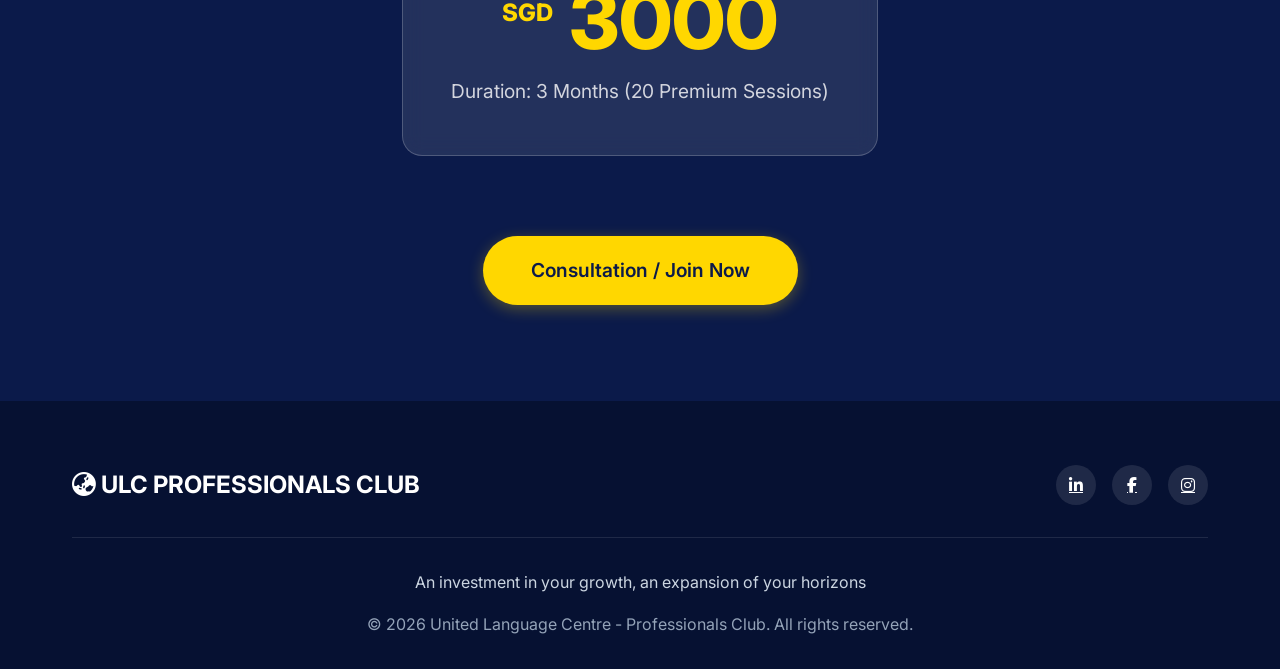
==== commit 0d2e6bc8: "Add files via upload" ====
--- a/index.html
+++ b/index.html
@@ -269,7 +269,7 @@
         <div class="container">
             <div class="footer-content">
                 <div class="footer-logo">
-                    <i class="fa-solid fa-earth-asia"></i> ULC PROFESSIONALS
+                    <i class="fa-solid fa-earth-asia"></i> ULC PROFESSIONALS CLUB
                 </div>
                 <div class="social-links">
                     <a href="#"><i class="fa-brands fa-linkedin-in"></i></a>
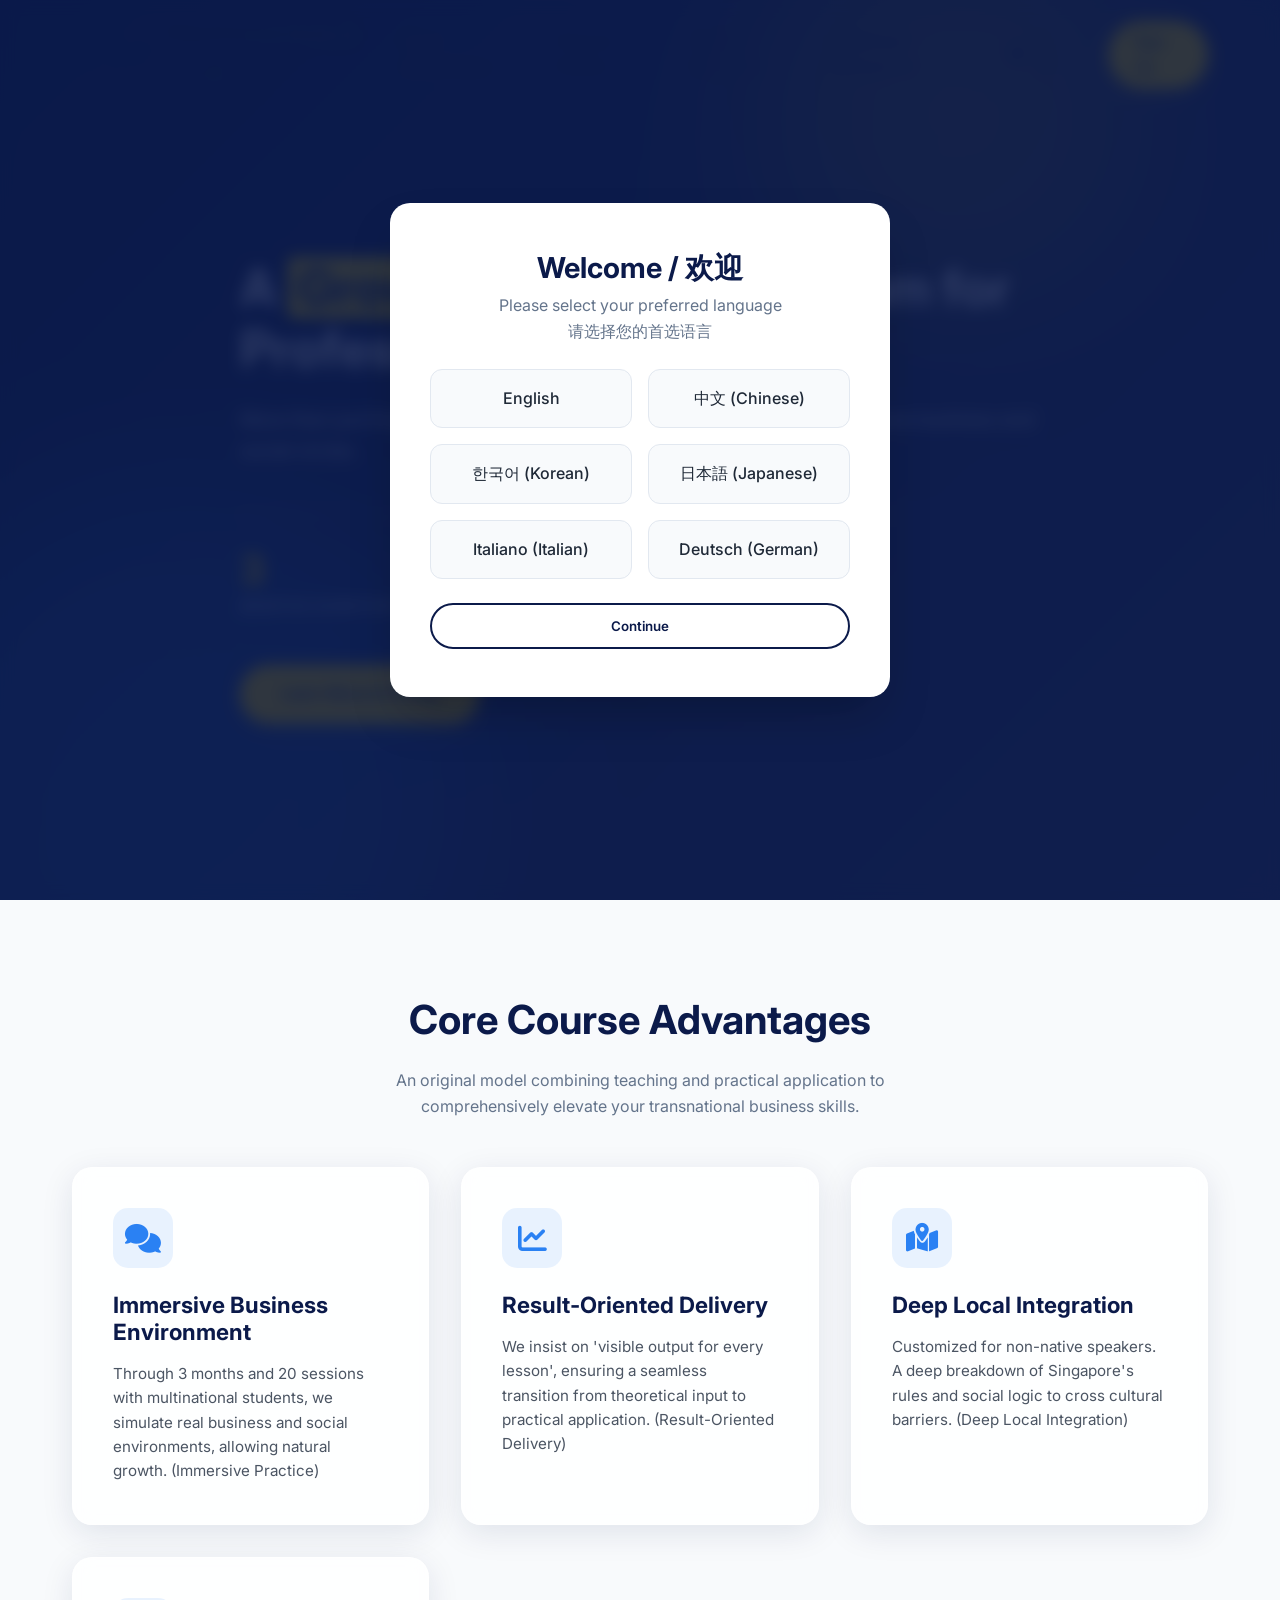
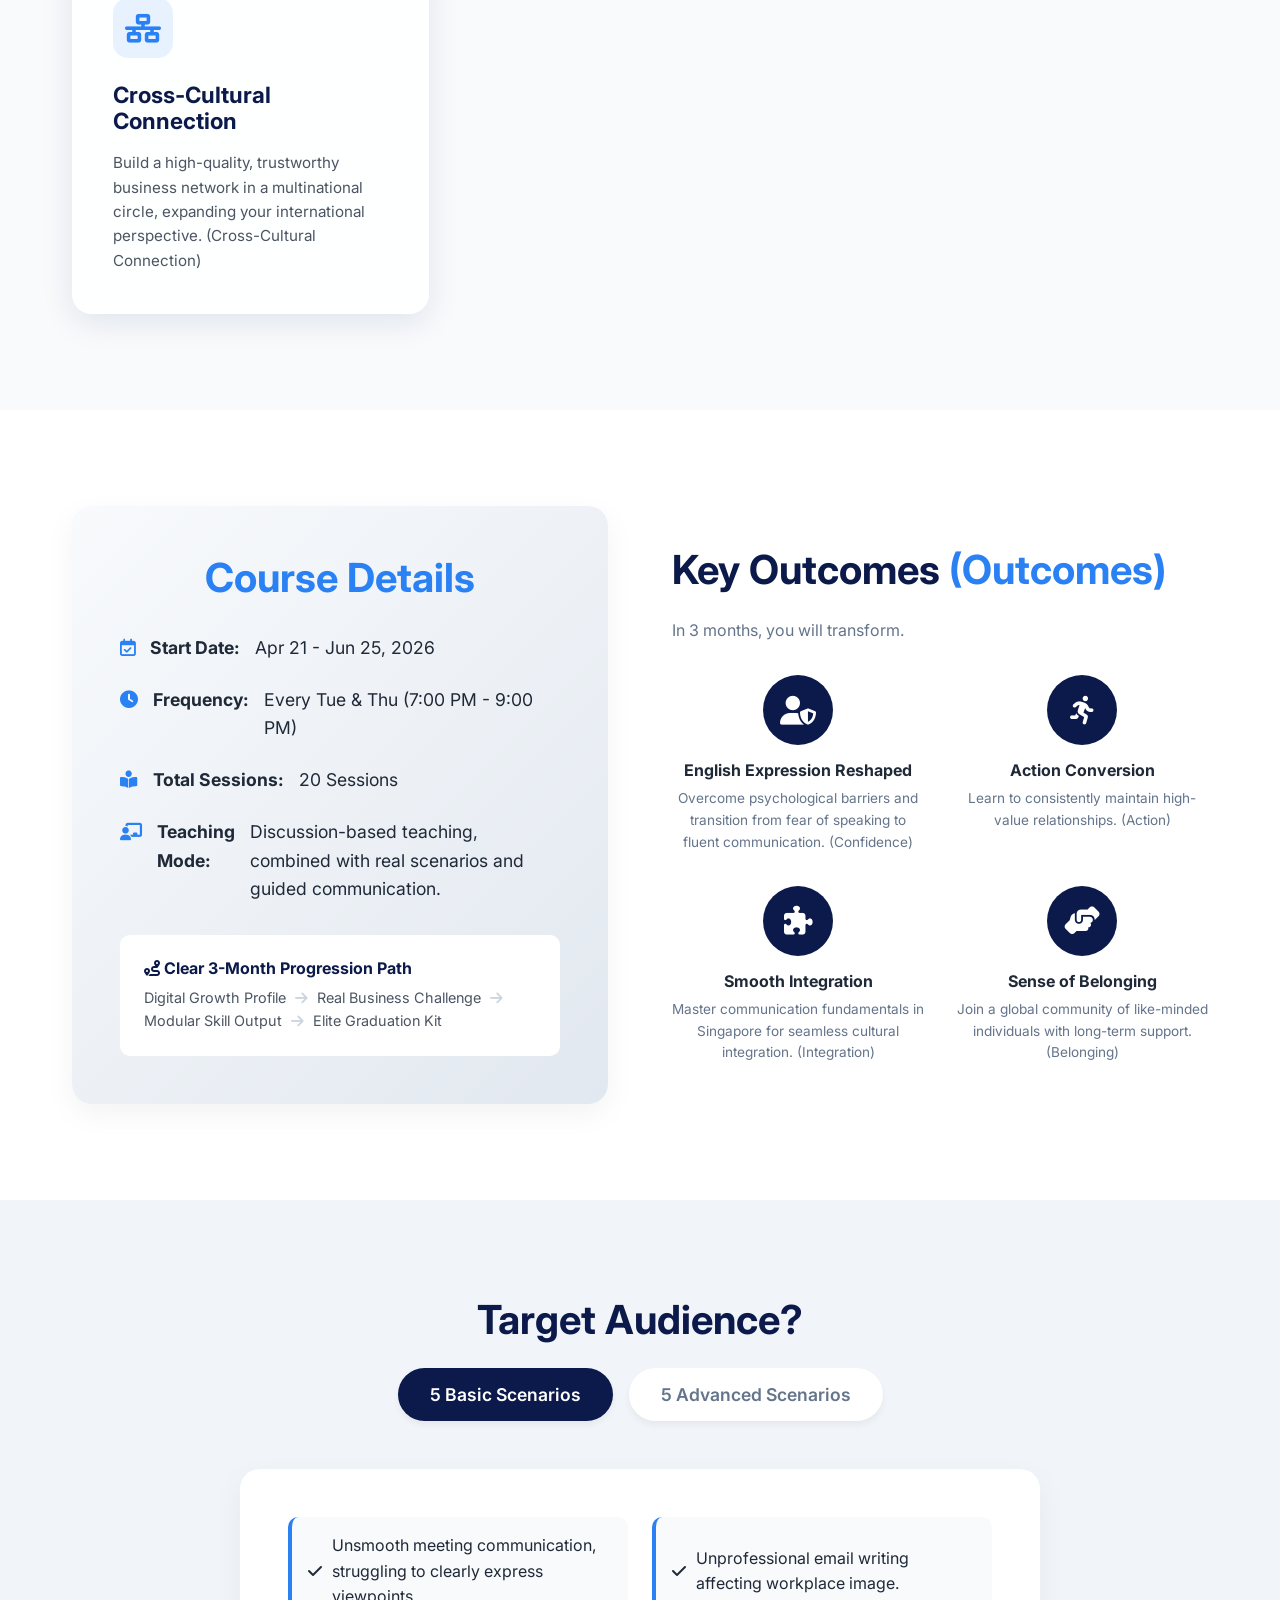
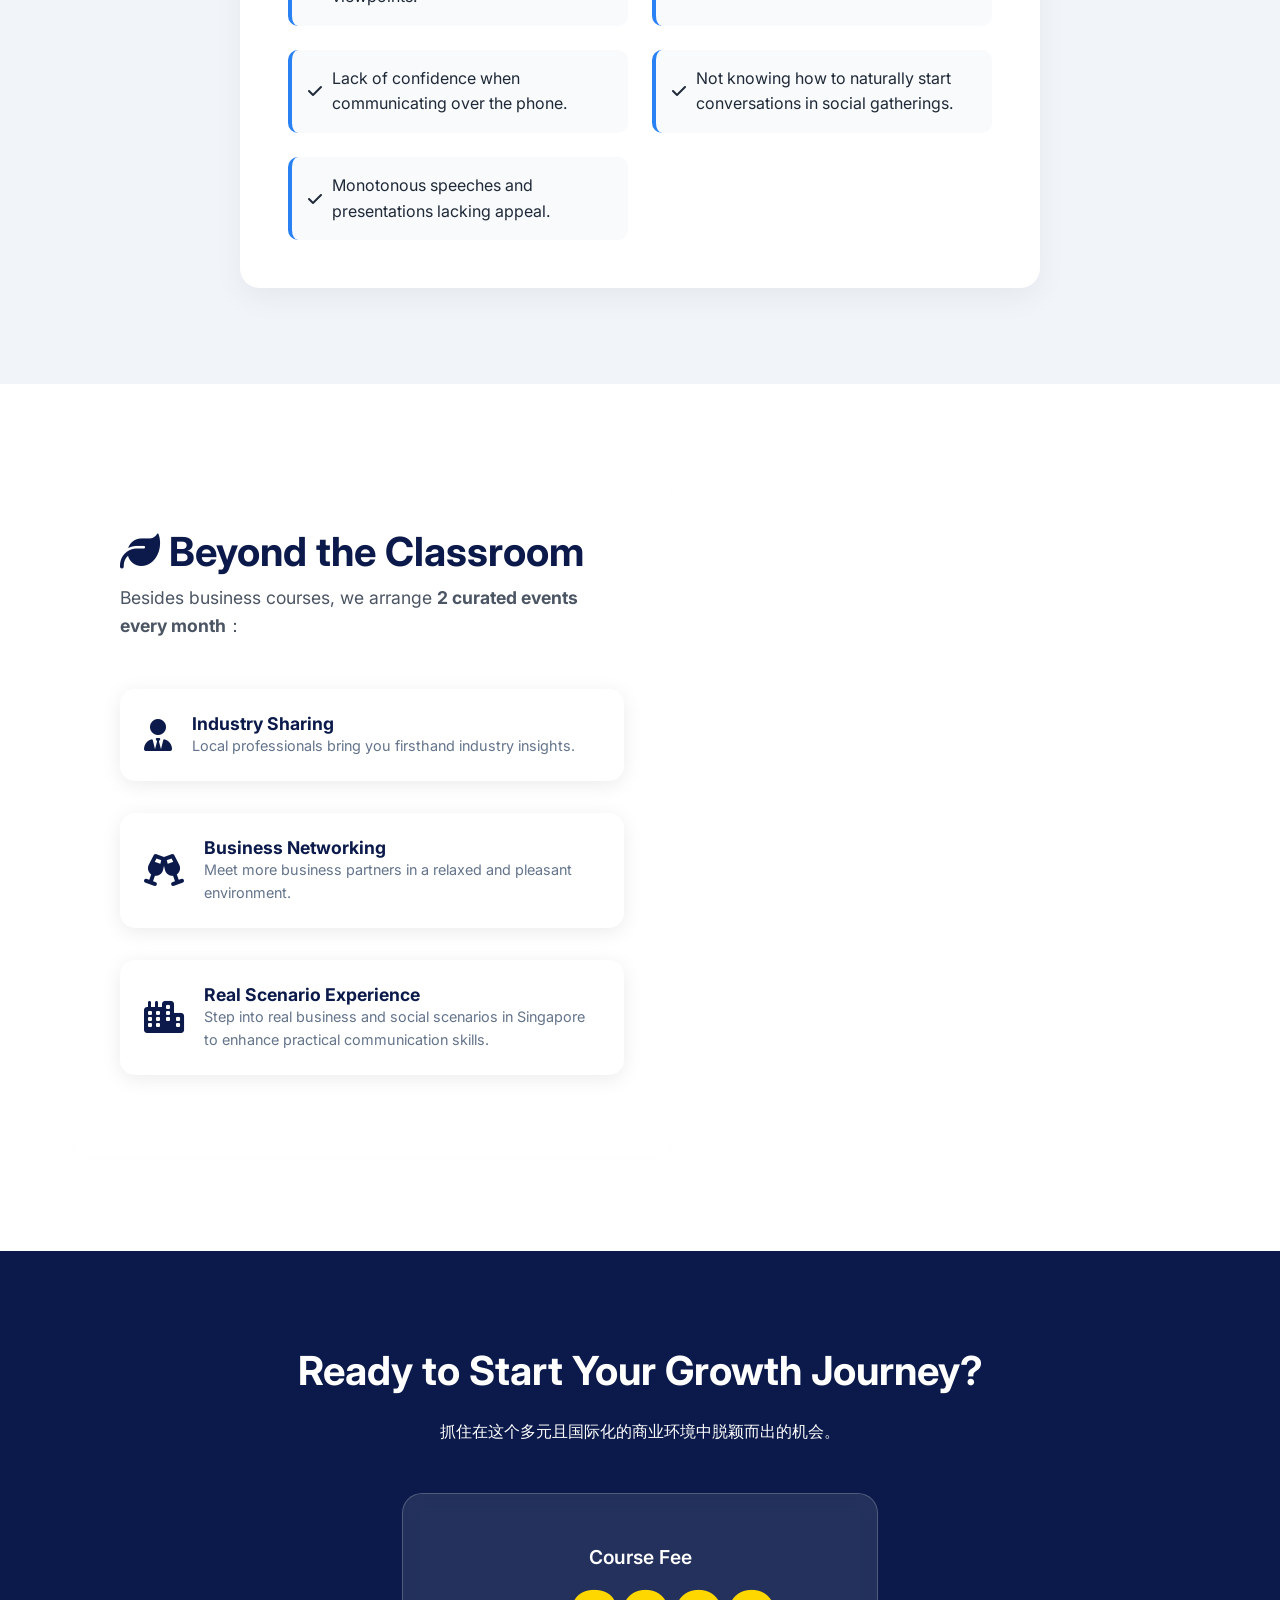
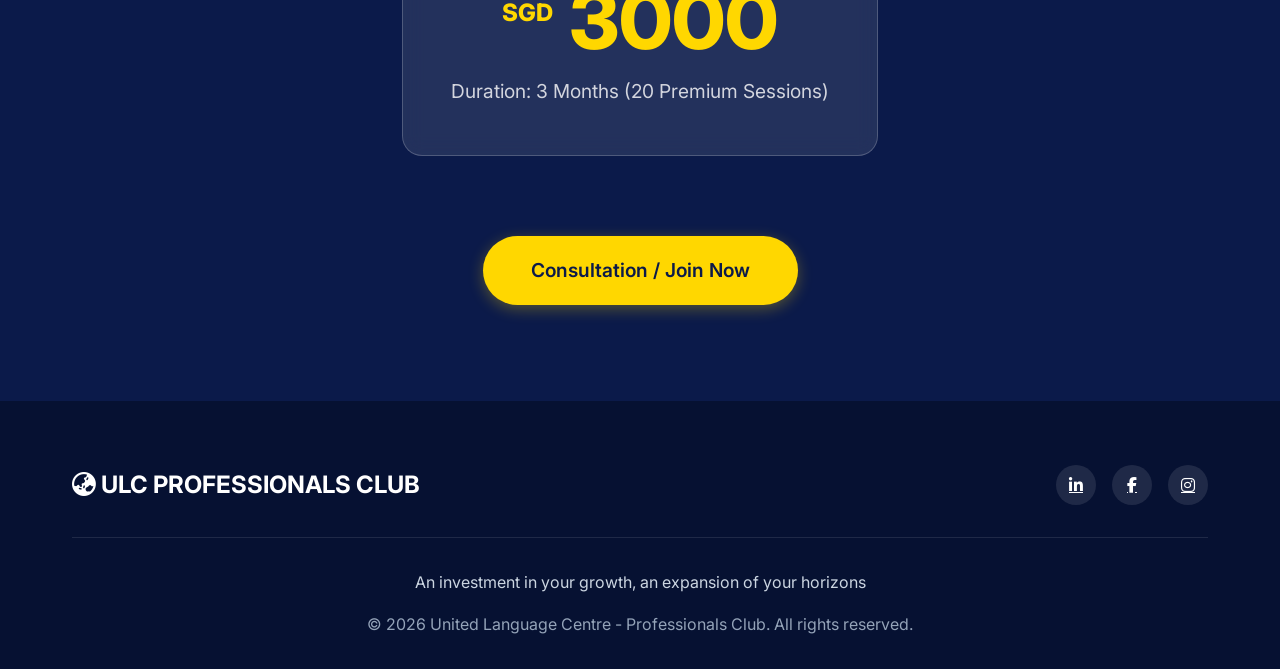
==== commit 620dbc13: "Add files via upload" ====
--- a/index.html
+++ b/index.html
@@ -41,8 +41,8 @@
                 <li><a href="#advantages">Core Advantages</a></li>
                 <li><a href="#details">Course Details</a></li>
                 <li><a href="#target">Target Audience</a></li>
-                <li class="zh-only-nav"><a href="about-zh.html">关于我们</a></li>
-                <li class="non-zh-nav"><a href="about.html">About Us</a></li>
+                <li class="zh-only-nav"><a href="about-zh.html">用好新加坡</a></li>
+                <li class="non-zh-nav"><a href="about.html">Leverage Singapore</a></li>
                 <li class="lang-selector-item">
                     <div class="lang-selector">
                         <button class="lang-btn"><i class="fa-solid fa-globe"></i> 中文 <i class="fa-solid fa-chevron-down" style="font-size: 0.8em; margin-left: 2px;"></i></button>
